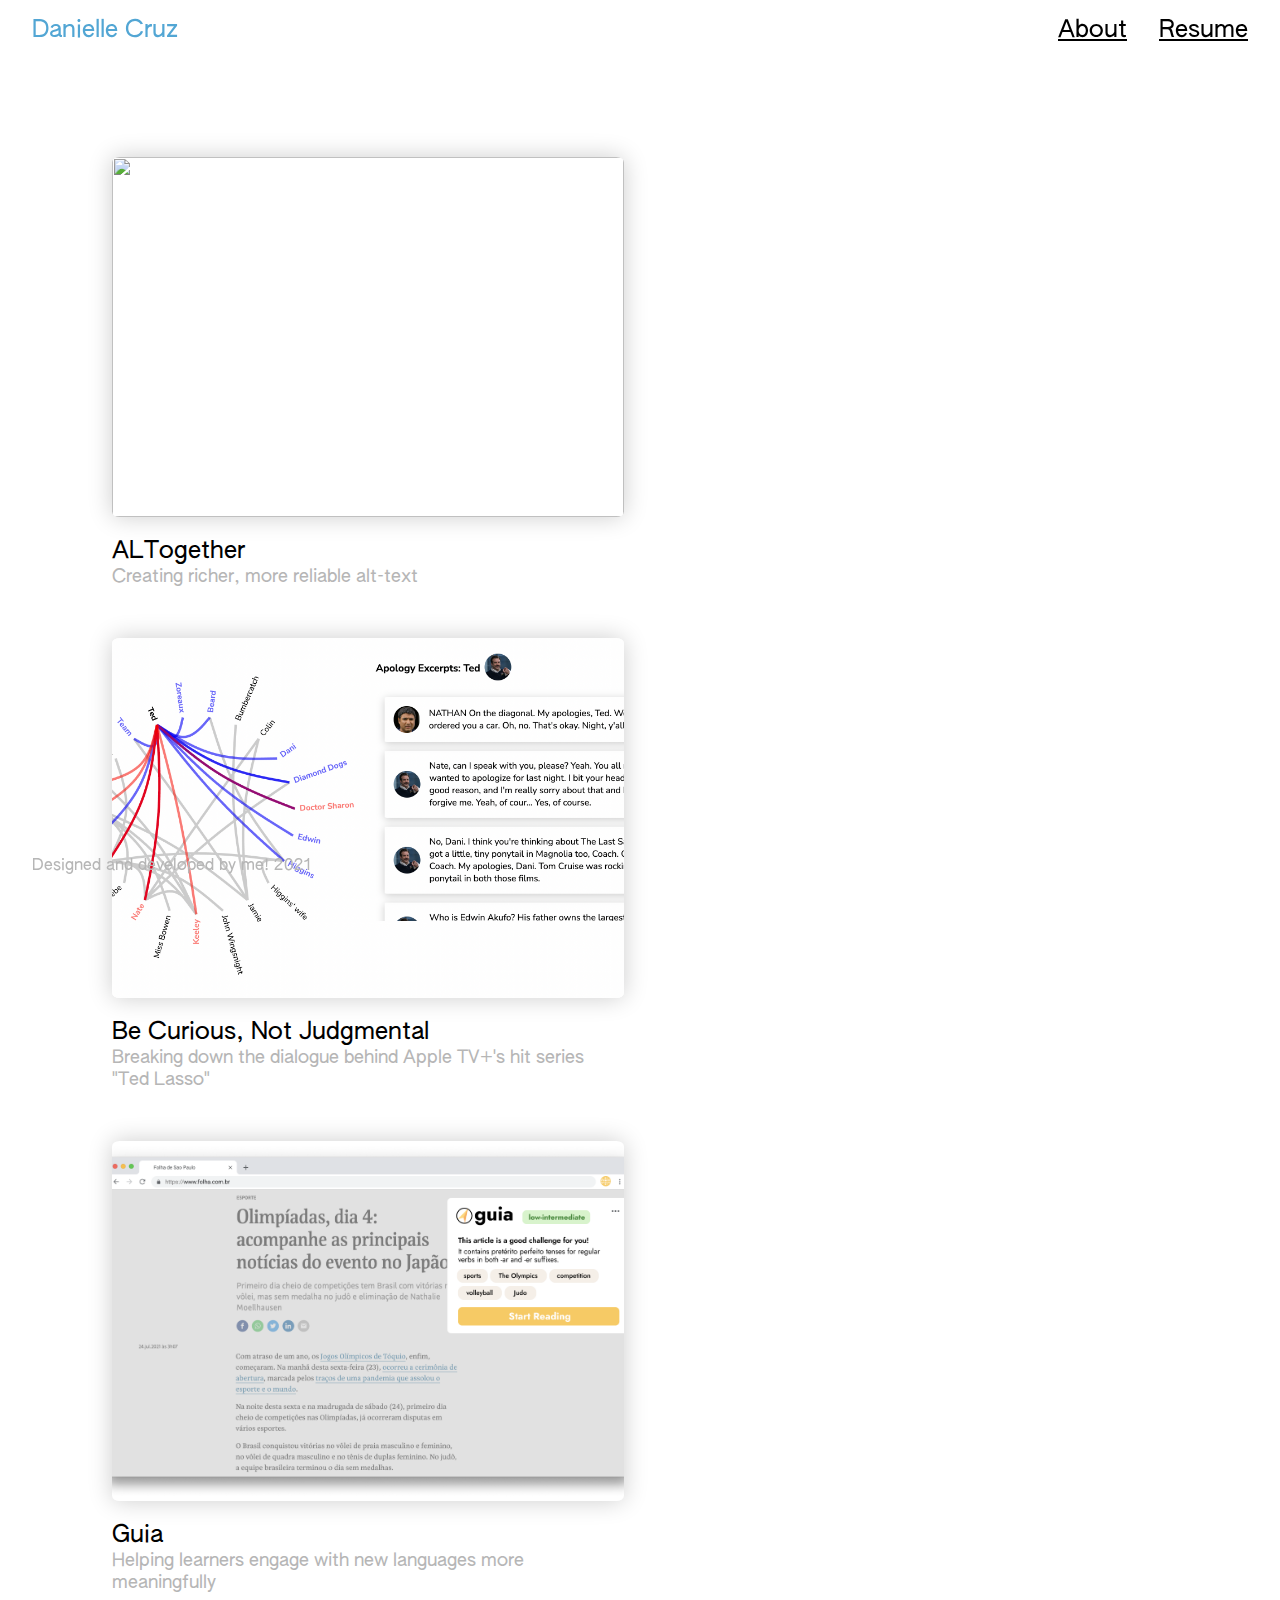
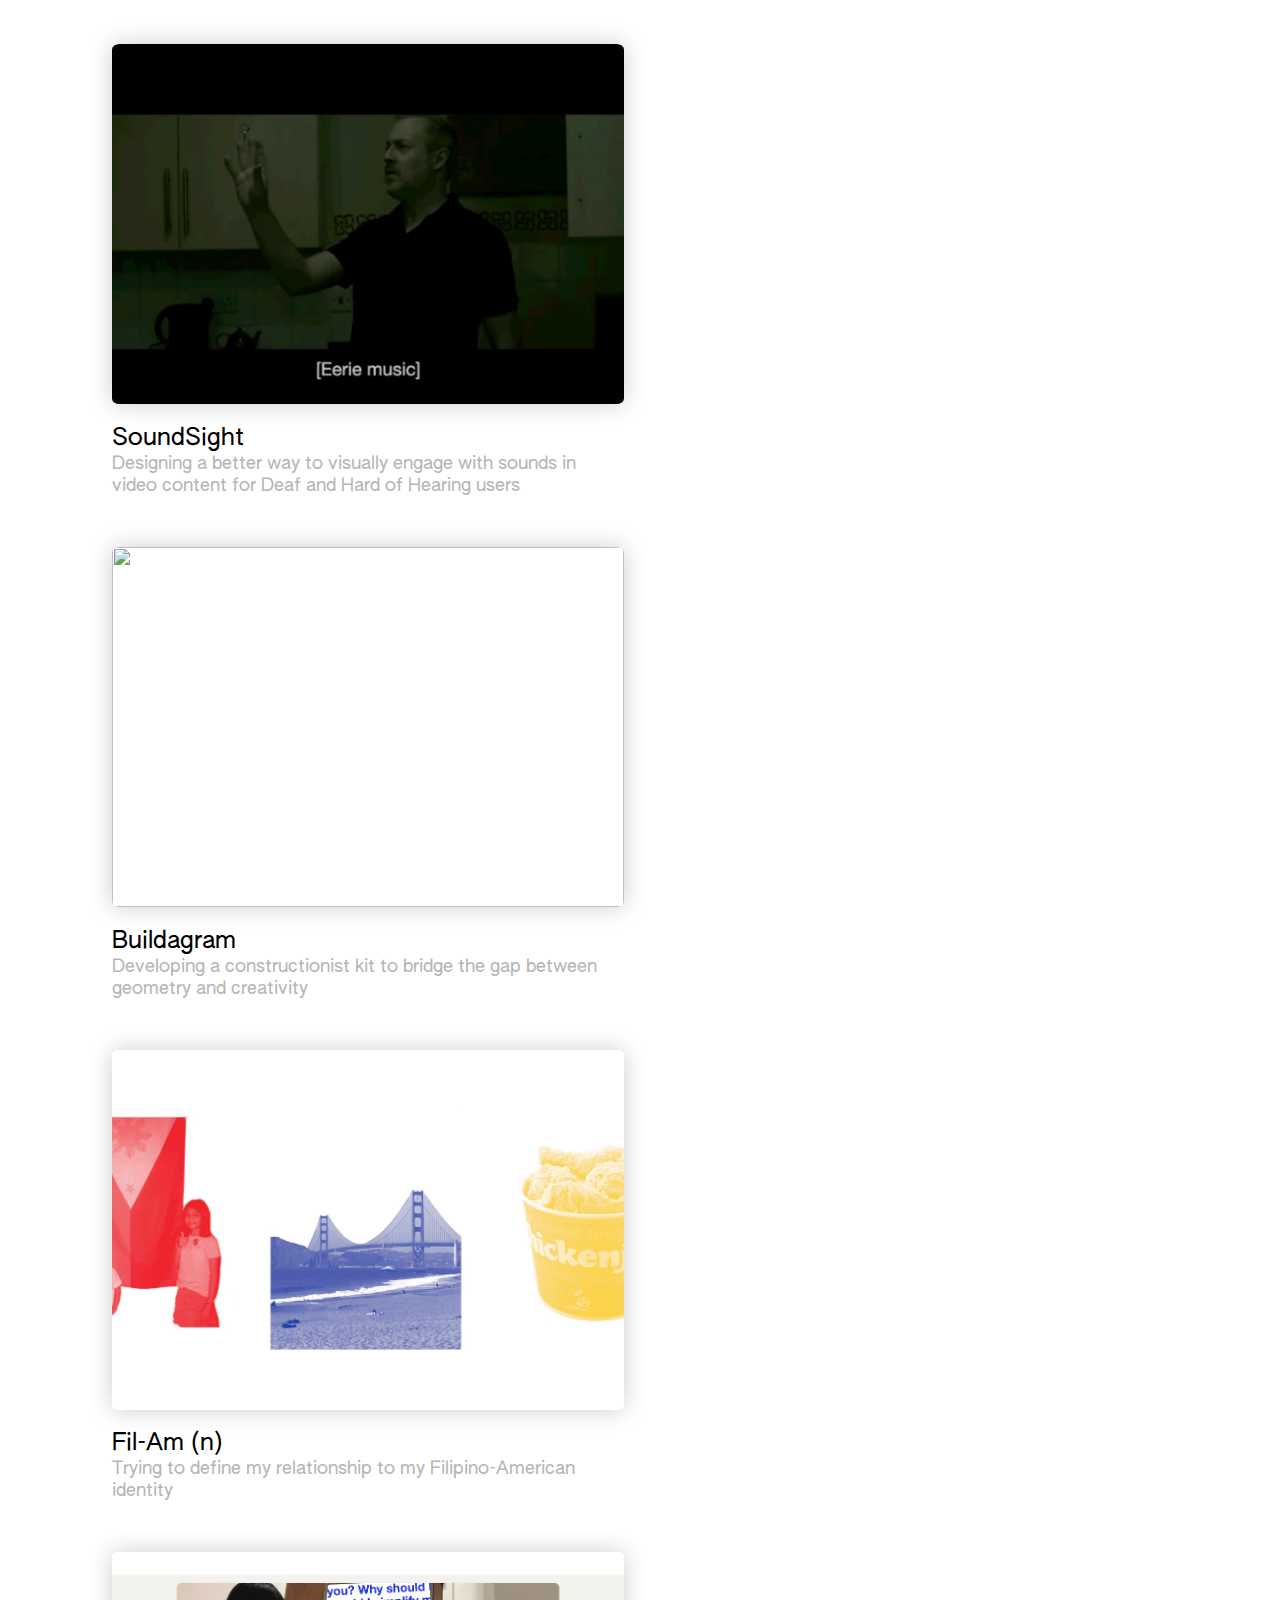
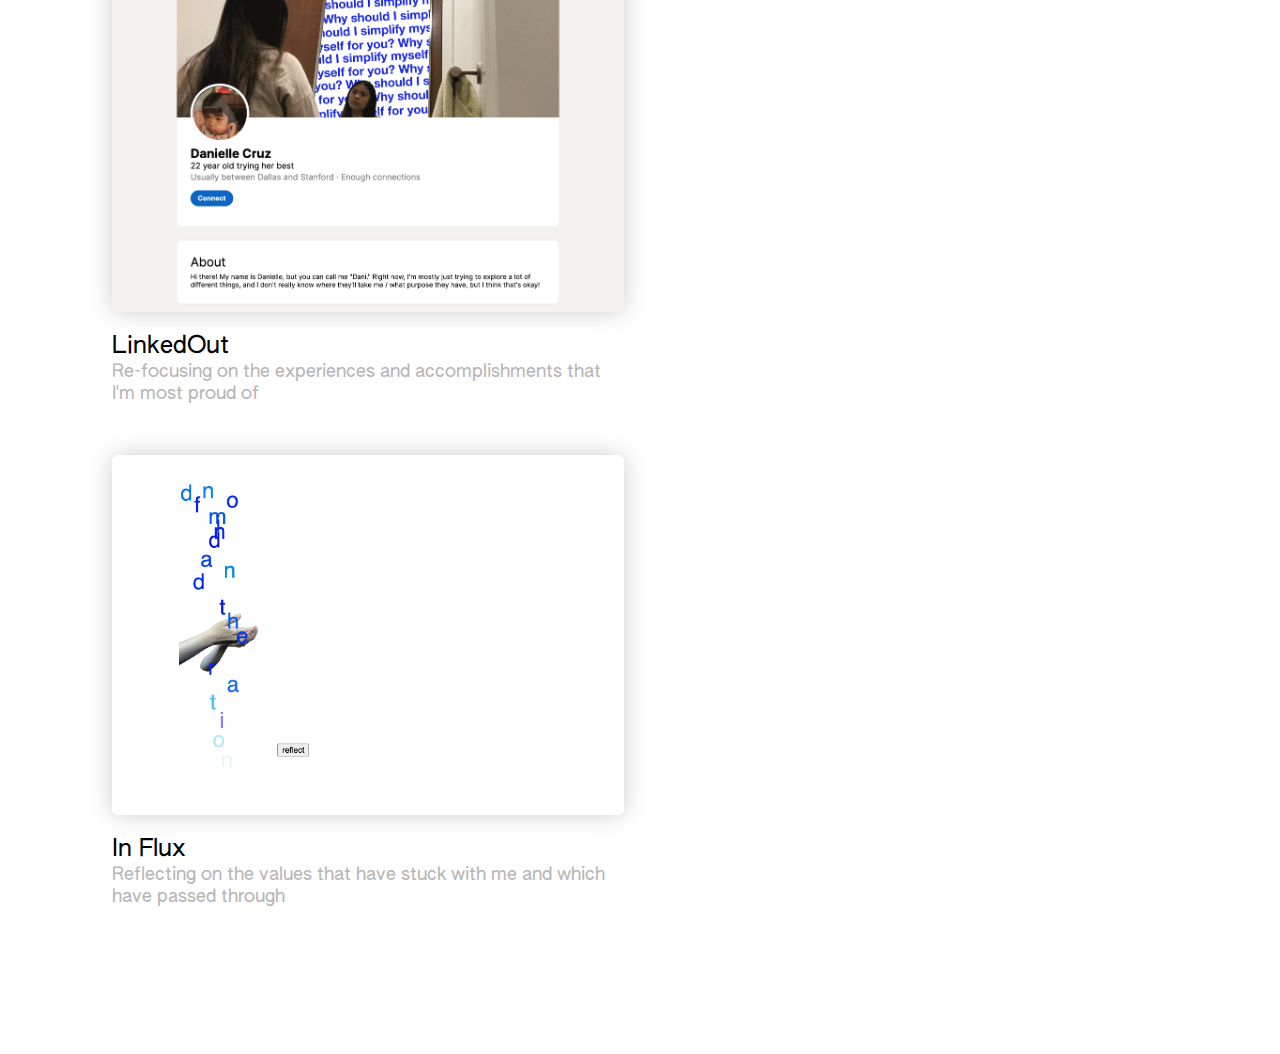
==== index.html @ c1bdf951 "Added changing colors to all thumbnails" ====
<!DOCTYPE html>
<html lang="en">
<head>
  <meta charset="UTF-8">
  <link rel="icon" href="assets/images/icon.png">
  
  <title>Danielle Cruz</title>
  <link rel="stylesheet" href="styles.css">
  <script src="index.js" defer></script>
  <!-- These two lines provide automatic page and style reloading when files change -->
  <!-- <script src="/socket.io/socket.io.js"></script>
    <script src="/lib/client/updater.js" defer></script> -->
  </head>
  <body>
    
    <!-- Navigation Menu -->
    <div id="menu">
      <div id="title"><h1>Danielle Cruz</h1></div>
      <div><a class="nav-link" href="about.html">About</a></div>
      <div><a class="nav-link" href="assets/files/DanielleCruz-Resume.pdf" target="_blank">Resume</a></div>
    </div>
    
    <!-- Credit -->
    <div id="credit">
      <p>Designed and developed by me! 2021</p>
    </div>
    
    <!-- Gallery -->
    <div id="gallery">
      
      <!-- <div class="thumbnail" onclick="location.href='#';">
        <img src="assets/images/thumbnails/goschoolbox.png">
        <h2>GoSchoolBox</h2>
        <h3>Visualizing student progress in academics and social-emotional learning</h3>
      </div> -->
      
      <div id="altogether" class="thumbnail" onclick="location.href='work/altogether.html';">
        <img src="assets/images/thumbnails/altogether.png">
        <h2>ALTogether</h2>
        <h3>Creating richer, more reliable alt-text</h3>
      </div>
      
      <div id="ted-lasso" class="thumbnail" onclick="location.href='work/ted-lasso.html';">
        <img src="assets/images/thumbnails/ted-lasso.png">
        <h2>Be Curious, Not Judgmental</h2>
        <h3>Breaking down the dialogue behind Apple TV+'s hit series "Ted Lasso"
        </h3>
      </div>
      
      <div id="guia" class="thumbnail" onclick="location.href='work/guia.html';">
        <img src="assets/images/thumbnails/guia.png">
        <h2>Guia</h2>
        <h3>Helping learners engage with new languages more meaningfully</h3>
      </div>
      
      <div id="soundsight" class="thumbnail" onclick="location.href='work/soundsight.html';">
        <img src="assets/images/thumbnails/soundsight.png">
        <h2>SoundSight</h2>
        <h3>Designing a better way to visually engage with sounds in video content for Deaf and Hard of Hearing users</h3>
      </div>
      
      <div id="buildagram" class="thumbnail" onclick="location.href='work/buildagram.html';">
        <img src="assets/images/thumbnails/buildagram.png">
        <h2>Buildagram</h2>
        <h3>Developing a constructionist kit to bridge the gap between geometry and creativity</h3>
      </div>
      
      <div id="fil-am" class="thumbnail" onclick="location.href='work/fil-am.html';">
        <img src="assets/images/thumbnails/fil-am.png">
        <h2>Fil-Am (n)</h2>
        <h3>Trying to define my relationship to my Filipino-American identity</h3>
      </div>
      
      <div id="linked-out" class="thumbnail" onclick="location.href='work/linked-out.html';">
        <img src="assets/images/thumbnails/linked-out.png">
        <h2>LinkedOut</h2>
        <h3>Re-focusing on the experiences and accomplishments that I'm most proud of</h3>
      </div>
      
      <div id="in-flux" class="thumbnail" onclick="location.href='work/in-flux.html';">
        <img src="assets/images/thumbnails/in-flux.png">
        <h2>In Flux</h2>
        <h3>Reflecting on the values that have stuck with me and which have passed through</h3>
      </div>
      
      <!-- <div class="thumbnail" onclick="location.href='#';">
        <img src="assets/images/thumbnails/tagged.png">
        <h2>Tagged</h2>
        <h3>Contextualizing my life through photos I've been tagged in on social media</h3>
      </div> -->
      
      
    </div>
    
    
  </body>
  </html>
---- styles.css ----
@font-face {
    font-family: "AUTHENTICSans-60";
    src: url("assets/fonts/AUTHENTICSans-60.otf");
}
@font-face {
    font-family: "AUTHENTICSans-90";
    src: url("assets/fonts/AUTHENTICSans-90.otf");
}
@font-face {
    font-family: "AUTHENTICSans-130";
    src: url("assets/fonts/AUTHENTICSans-130.otf");
}

* {
    font-family: "AUTHENTICSans-90";
    font-weight: normal;
}

body {
    margin: 1rem;
}

h1 {
    font-family: "AUTHENTICSans-90";
    font-size: x-large;
}

h2 {
    font-family: "AUTHENTICSans-90";
    font-size: x-large;
}

h3 {
    font-size: x-large;
    font-weight: normal;
}

h4 {
    font-size: large;
}

a {
    color: black;
}

a:hover {
    text-decoration: none;
}

img {
    box-shadow: 0rem 0rem 1.5rem rgba(0, 0, 0, 0.2);
}

ol, ul{
    margin: 0rem 1rem;
}

li {
    margin: 1rem;
}

/* Menu */
#menu {
    display: flex;
    flex-direction: row;
    position: sticky;
    top: 1rem;
}

#menu > div {
    margin: 0rem 1rem;
}

#name {
    flex-grow: 1;
}

#menu h1 {
    margin: 0rem;
}

#title {
    flex-grow: 1;
    color: #52A6D4;
}

#subtitle {
    /* position: absolute;
    top: 3rem;
    left: 50%;
    transform: translate(-50%, 0%);*/
    text-align: center;
    font-size: large;
    margin: 2rem 22rem;
    margin-top: 0rem;

}

#subtitle h2, p {
    margin: 0.5rem 0rem;
}


.nav-link {
    margin: 1rem 0rem;
    font-family: "AUTHENTICSans-90";
    font-size: x-large;
    font-weight: normal;
    color: black;
}

/* Credit */
#credit {
    position: fixed;
    left: 2rem;
    bottom: 1rem;
    font-family: "AUTHENTICSans-60";
    font-weight: lighter;
    color: #B6B6B6;
} 

/* Gallery */
#gallery {
    display: flex;
    flex-direction: row;
    flex-wrap: wrap;
    justify-content: space-between;
    padding: 6rem 4rem;
}

.thumbnail {
    width: 40vw;
    margin: 1rem 2rem;
    cursor: pointer;
}

.thumbnail > img {
    display: block;
    height: 40vh;
    width: 100%;
    object-fit: cover;
    border-radius: 1.5%;
}

.thumbnail h2 {
    margin-bottom: 0rem;
    font-size: x-large;
    color: black;
    text-decoration: none;
}
.thumbnail h3 {
    margin-top: 0rem;
    font-size: large;
    color: #B6B6B6;
    text-decoration: none;
}

/* About */
#about {
    display: flex;
    flex-direction: row;
    flex-wrap: wrap;
    justify-content: space-between;
    padding: 6rem 4rem;
}

#about > div {
    width: 45vw;
    flex-shrink: 0;
    margin: 0rem 1rem;
    
}

#about img {
    width: 40vw;
    min-width: 400px;
    object-fit: contain;
    border-radius: 1.5%;
}

#about p {
    margin-top: 0rem;
    margin-bottom: 2rem;
    font-size: x-large;
}

/* Content */

#content {
    display: flex;
    flex-direction: column;
    align-items: center;
    padding: 8rem 4rem;
    padding-top: 0rem;

}
.banner {
    width: 50vw;
    aspect-ratio: 16 / 9;
    display: block;
    object-fit: cover;
    border-radius: 1.5%;
    box-shadow: 0rem 0rem 1.5rem rgba(0, 0, 0, 0.2);
    
}

.feature > div:not(:first-child) {
    margin-top: 4rem;
}

.feature img {
    width: 60vw;
    display: block;
    object-fit: cover;
    border-radius: 1.5%;
    box-shadow: 0rem 0rem 1.5rem rgba(0, 0, 0, 0.2);
}

.feature p {
    margin: 1rem;
    font-size: large;
    color: #B6B6B6;
    text-align: center;
}

.feature a {
    color: #B6B6B6;
}

.one-column {
    margin: 2rem 20rem;
}

.one-column iframe {
    margin: 2rem 0rem;
}

.one-column img {
    margin: 4rem;
    object-fit: contain;
}

.one-column p {
    margin: 1rem 0rem;
}

.one-column-before-two {
    margin-bottom: 0rem;;
}

.two-column {
    margin: 1rem 6rem;
}

.two-column-instance {
    display: flex;
    flex-direction: row;
}

.two-column-instance > div {
    width: 50%;
    margin: 1rem;
    display: flex;
    flex-direction: column;
    justify-content: center;
    
}

.two-column-instance > div > img {
    width: 100%;
    height: 100%;
    object-fit: contain;
    border-radius: 1.5%;
}

.wider-column {
    flex: 2;
}

.narrower-column {
    flex: 1;
}

.block-quote {
    margin: 3rem;
    padding-left: 1rem;
}

.block-quote p {
    font-family: "AUTHENTICSans-60";
    font-weight: 200;
    font-size: x-large;
}

.block-quote-credit {
    text-align: right;
}

.main-idea {
    font-family: "AUTHENTICSans-130";
}

.external-link {
    margin: 0rem;
}

.external-link h3 {
    margin: 0rem;
    text-align: center;
}

#title.altogether, .external-link.altogether a, .block-quote.altogether  {
    color: #FF0404;
}

.block-quote.altogether {
    border-left: 5px solid #FF0404;
}
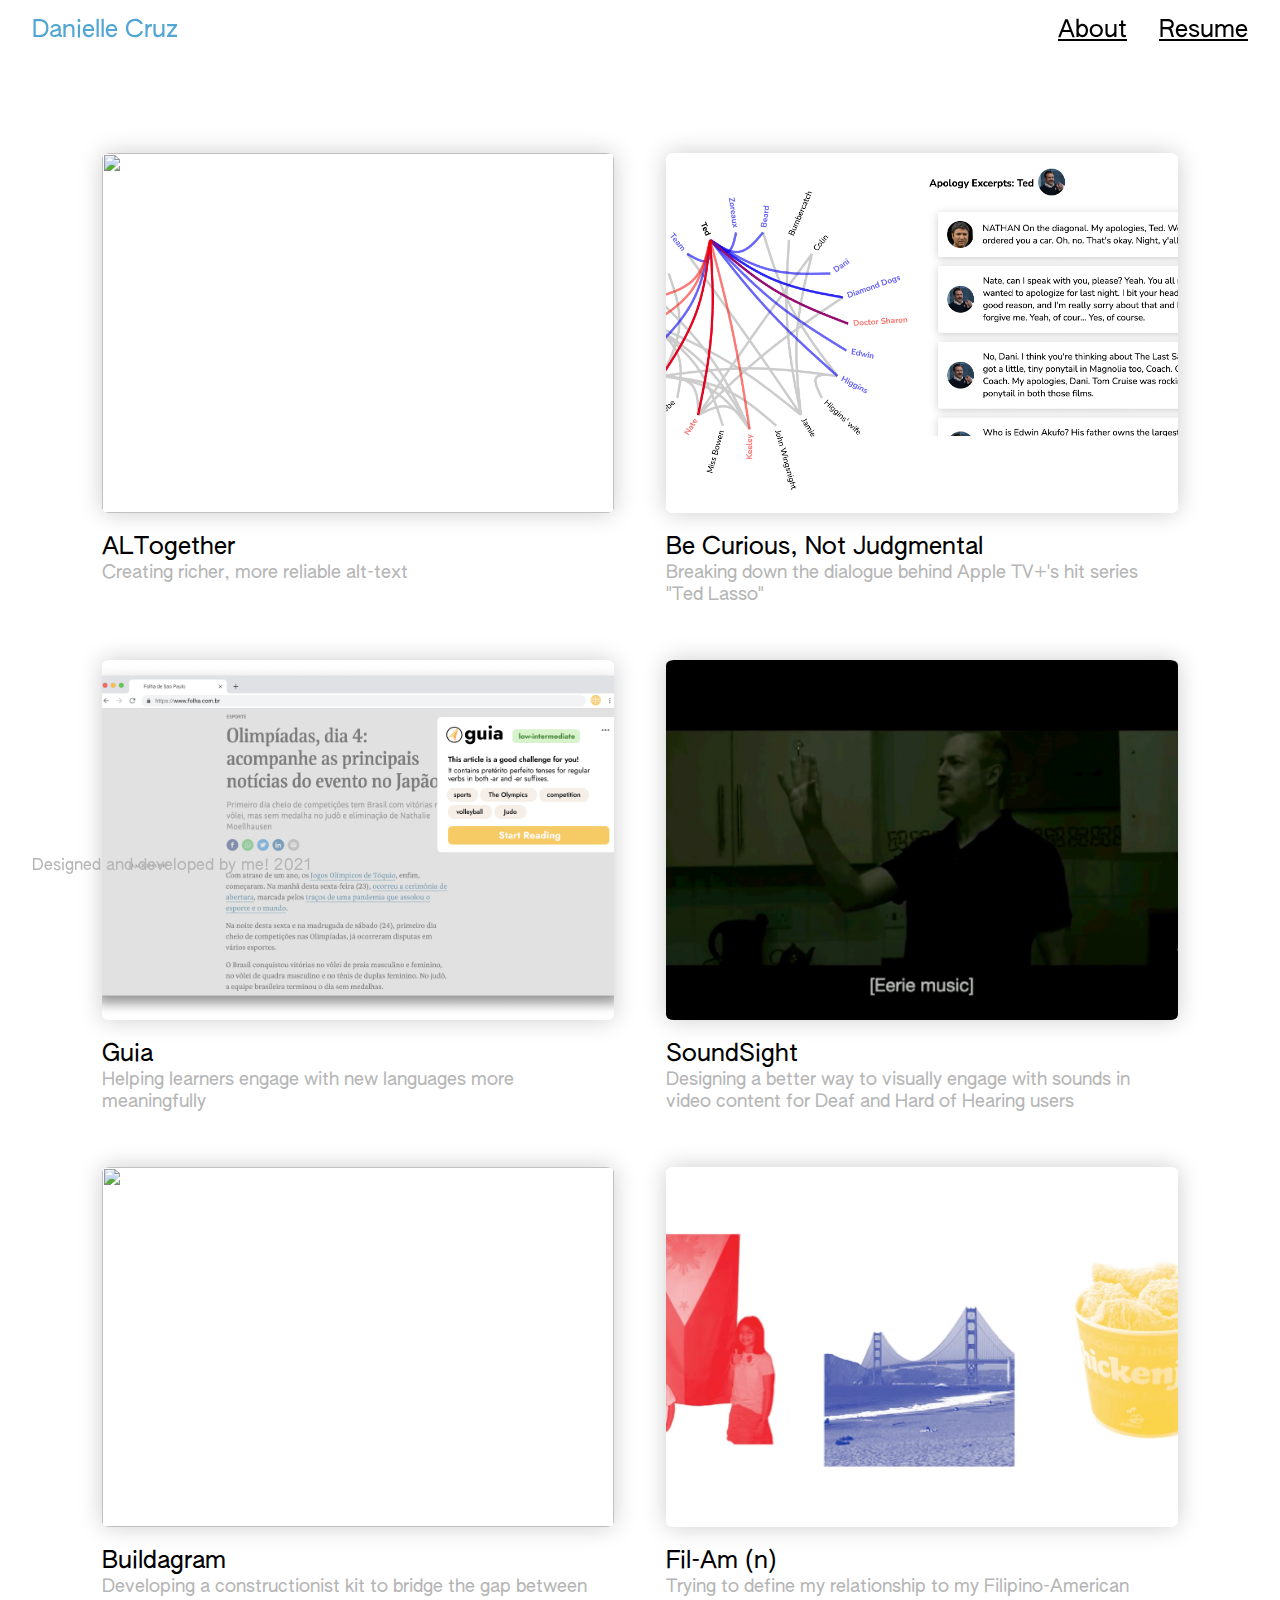
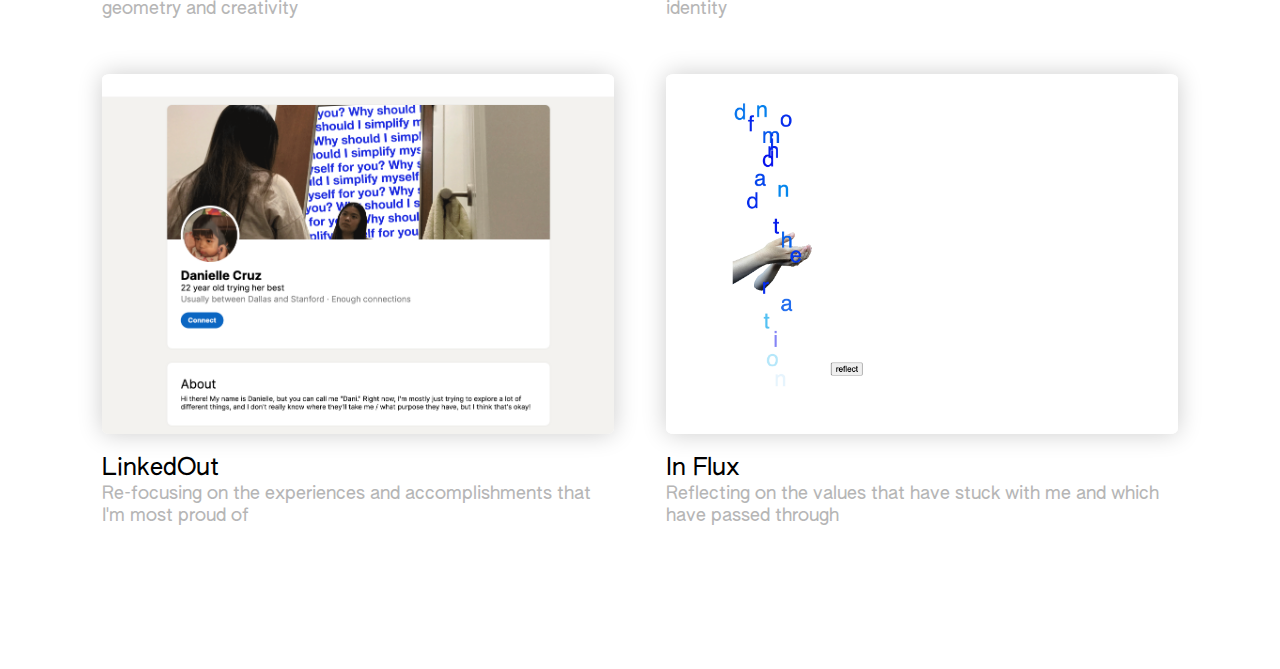
==== commit e67acb72: "Added meta tags for URL previews" ====
--- a/index.html
+++ b/index.html
@@ -1,11 +1,32 @@
 <!DOCTYPE html>
 <html lang="en">
 <head>
+  <!-- HTML Meta Tags -->
+  <title>Danielle Cruz</title>
   <meta charset="UTF-8">
+  <meta name="description" content="Danielle is a designer and developer building technologies that make experiences more equitable and more accessible.">
+
+  <!-- Facebook Meta Tags -->
+  <meta property="og:url" content="https://danielle-cruz.github.io/">
+  
+  <meta property="og:type" content="website">
+  <meta property="og:title" content="Danielle Cruz">
+  <meta property="og:description" content="Danielle is a designer and developer building technologies that make experiences more equitable and more accessible.">
+  <meta property="og:image" content="https://danielle-cruz.github.io/assets/images/preview.png">
+
+  <!-- Twitter Meta Tags -->
+  <meta name="twitter:card" content="summary_large_image">
+  <meta property="twitter:domain" content="danielle-cruz.github.io">
+  <meta property="twitter:url" content="https://danielle-cruz.github.io/">
+  <meta name="twitter:title" content="Danielle Cruz">
+  <meta name="twitter:description" content="Danielle is a designer and developer building technologies that make experiences more equitable and more accessible.">
+  <meta property="twitter:image" content="https://danielle-cruz.github.io/assets/images/preview.png">
+
+  <!-- CSS and JS files-->
   <link rel="icon" href="assets/images/icon.png">
-  
-  <title>Danielle Cruz</title>
   <link rel="stylesheet" href="styles.css">
+  <link rel="stylesheet" href="styles-mobile.css">
+  <meta name="viewport" content="width=device-width, initial-scale=1, minimum-scale=1" />
   <script src="index.js" defer></script>
   <!-- These two lines provide automatic page and style reloading when files change -->
   <!-- <script src="/socket.io/socket.io.js"></script>
@@ -15,7 +36,7 @@
     
     <!-- Navigation Menu -->
     <div id="menu">
-      <div id="title"><h1>Danielle Cruz</h1></div>
+      <div id="selected"><h1>Danielle Cruz</h1></div>
       <div><a class="nav-link" href="about.html">About</a></div>
       <div><a class="nav-link" href="assets/files/DanielleCruz-Resume.pdf" target="_blank">Resume</a></div>
     </div>
--- a/styles.css
+++ b/styles.css
@@ -80,9 +80,22 @@
     margin: 0rem;
 }
 
-#title {
+#selected, #header {
     flex-grow: 1;
     color: #52A6D4;
+}
+
+.nav-link {
+    margin: 1rem 0rem;
+    font-family: "AUTHENTICSans-90";
+    font-size: x-large;
+    font-weight: normal;
+    color: black;
+}
+
+/* Title */
+#title {
+    display: none;
 }
 
 #subtitle {
@@ -94,20 +107,11 @@
     font-size: large;
     margin: 2rem 22rem;
     margin-top: 0rem;
-
+    
 }
 
 #subtitle h2, p {
     margin: 0.5rem 0rem;
-}
-
-
-.nav-link {
-    margin: 1rem 0rem;
-    font-family: "AUTHENTICSans-90";
-    font-size: x-large;
-    font-weight: normal;
-    color: black;
 }
 
 /* Credit */
@@ -125,13 +129,15 @@
     display: flex;
     flex-direction: row;
     flex-wrap: wrap;
-    justify-content: space-between;
-    padding: 6rem 4rem;
+    justify-content: center;
+    padding: 10vh 5vh;
+    
 }
 
 .thumbnail {
     width: 40vw;
-    margin: 1rem 2rem;
+    min-width: 500px;
+    margin: 2vh 2vw;
     cursor: pointer;
 }
 
@@ -162,7 +168,7 @@
     flex-direction: row;
     flex-wrap: wrap;
     justify-content: space-between;
-    padding: 6rem 4rem;
+    padding: 10vh 5vh;
 }
 
 #about > div {
@@ -174,8 +180,7 @@
 
 #about img {
     width: 40vw;
-    min-width: 400px;
-    object-fit: contain;
+    object-fit: cover;
     border-radius: 1.5%;
 }
 
@@ -193,8 +198,8 @@
     align-items: center;
     padding: 8rem 4rem;
     padding-top: 0rem;
-
-}
+}
+
 .banner {
     width: 50vw;
     aspect-ratio: 16 / 9;
@@ -211,6 +216,7 @@
 
 .feature img {
     width: 60vw;
+    margin: 0 auto;
     display: block;
     object-fit: cover;
     border-radius: 1.5%;
@@ -306,14 +312,65 @@
 }
 
 .external-link h3 {
-    margin: 0rem;
+    margin: 0.5rem;
     text-align: center;
 }
 
-#title.altogether, .external-link.altogether a, .block-quote.altogether  {
+/* Accent colors */
+#header.altogether, .external-link.altogether a, .block-quote.altogether  {
     color: #FF0404;
 }
 
 .block-quote.altogether {
     border-left: 5px solid #FF0404;
 }
+
+#header.ted-lasso, .external-link.ted-lasso a, .block-quote.ted-lasso,
+#header.linked-out, .external-link.linked-out a, .block-quote.linked-out {
+    color: #0041FF;
+}
+
+.block-quote.ted-lasso,
+.block-quote.linked-out {
+    border-left: 5px solid #0041FF;
+}
+
+#header.guia, .external-link.guia a, .block-quote.guia {
+    color: #EF9D23;
+}
+
+.block-quote.guia {
+    border-left: 5px solid #EF9D23;
+}
+
+#header.soundsight, .external-link.soundsight a, .block-quote.soundsight  {
+    color: #45863A;
+}
+
+.block-quote.soundsight {
+    border-left: 5px solid #45863A;
+}
+
+#header.buildagram, .external-link.buildagram a, .block-quote.buildagram  {
+    color: #500484;
+}
+
+.block-quote.buildagram {
+    border-left: 5px solid #500484;
+}
+
+#header.fil-am, .external-link.fil-am a, .block-quote.fil-am  {
+    color: #FF0D86;
+}
+
+.block-quote.fil-am {
+    border-left: 5px solid #FF0D86;
+}
+
+#header.in-flux, .external-link.in-flux a, .block-quote.in-flux   {
+    color: #52A6D4;
+}
+
+.block-quote.in-flux {
+    border-left: 5px solid #52A6D4;
+}
--- a/styles-mobile.css
+++ b/styles-mobile.css
@@ -0,0 +1,256 @@
+/* Small */
+@media only screen and (max-width: 600px) {
+
+    h3 {
+        font-size: large;
+    }
+
+    h4 {
+        font-size: medium;
+    }
+    
+    p {
+        font-size: small;
+    }
+
+    #selected > h1 {
+        font-size: large;
+    }
+    
+    .nav-link {
+        margin: 1rem 0rem;
+        font-family: "AUTHENTICSans-90";
+        font-size: large;
+        font-weight: normal;
+        color: black;
+    }
+
+    .block-quote p {
+        font-size: medium;
+    }
+
+    #about p {
+        font-size: small;
+    }
+}
+
+/* Medium */
+@media only screen and (min-width: 600px) and (max-width: 1000px) {
+
+    h3 {
+        font-size: x-large;
+    }
+
+    h4 {
+        font-size: large;
+    }
+    
+    p {
+        font-size: medium;
+    }
+
+    #selected > h1 {
+        font-size: x-large;
+    }
+    
+    .nav-link {
+        margin: 1rem 0rem;
+        font-family: "AUTHENTICSans-90";
+        font-size: x-large;
+        font-weight: normal;
+        color: black;
+    }
+
+    .block-quote p {
+        font-size: large;
+    }
+
+    #about p {
+        font-size: medium;
+    }
+}
+
+/* Both */
+@media only screen and (max-width: 1000px) {
+    body {
+        margin: 0rem;
+    }
+    
+    h1 {
+        font-size: x-large;
+    }
+    
+    h2 {
+        font-size: x-large;
+    }
+    
+    /* Menu */
+    #menu {
+        display: flex;
+        flex-direction: row;
+        position: sticky;
+        top: 0;
+        padding-top: 1rem;
+        background-color: white;
+    }
+    
+    #menu > div {
+        margin: 0rem 0.5rem;
+    }
+    
+    #header {
+        display: none;
+    }
+    
+    /* Title */
+    #title {
+        display: contents;
+    }
+    
+    #subtitle {
+        text-align: center;
+        font-size: large;
+        margin: 2rem 2rem;
+        margin-top: 0rem;
+        
+    }
+    
+    /* Gallery */
+    #gallery {
+        display: flex;
+        flex-direction: row;
+        flex-wrap: wrap;
+        justify-content: space-between;
+        padding: 3rem 1em;
+    }
+    
+    .thumbnail {
+        width: 80vw;
+        min-width: 300px;
+        margin: 2vh 2vw;
+    }
+    
+    .thumbnail > img {
+        height: 30vh;
+    }
+    
+    .thumbnail h2 {
+        font-size: large;
+    }
+    
+    .thumbnail h3 {
+        font-size: medium;
+    }
+    
+    /* About */
+    #about {
+        display: flex;
+        flex-direction: column;
+        flex-wrap: wrap;
+        justify-content: space-between;
+        padding: 3rem 1em;
+    }
+    
+    #about > div {
+        width: auto;
+        margin: 2rem;
+    }
+    
+    #about img {
+        width: 60vw;
+        margin: 0rem auto;
+    }
+    
+    /* Content */
+    #content {
+        margin: 1rem;
+        padding: 4rem 2rem;
+        padding-top: 0rem;
+        
+    }
+    
+    .banner {
+        width: 80vw;
+        aspect-ratio: 16 / 9;
+        display: block;
+        
+    }
+
+    .feature img {
+        width: 80vw;
+    }
+
+    .feature p {
+        font-size: medium;
+    }
+    
+    .one-column {
+        margin: 2rem 1rem;
+    }
+
+    .one-column-before-two {
+        margin-bottom: 0rem;;
+    }
+    
+    .two-column {
+        margin: 2rem 1rem;
+    }
+    
+    .two-column-instance {
+        flex-direction: column;
+    }
+    
+    .two-column-instance > div {
+        width: 100%;
+        margin: 1rem 0rem;
+        display: flex;
+        flex-direction: column;
+        justify-content: center;
+        
+    }
+    
+    .block-quote {
+        margin: 2rem;
+        padding-left: 1rem;
+    }
+    
+    ol, ul{
+        margin: 0rem;
+    }
+    
+    li {
+        margin: 1rem 0rem;
+        font-size: small;
+    }
+    
+    /* Accent colors */
+    #title.altogether {
+        color: #FF0404;
+    }
+    
+    #title.ted-lasso,
+    #title.linked-out {
+        color: #0041FF;
+    }
+    
+   #title.guia {
+        color: #EF9D23;
+    }
+    
+    #title.soundsight  {
+        color: #45863A;
+    }
+    
+    #title.buildagram  {
+        color: #500484;
+    }
+
+    #title.fil-am  {
+        color: #FF0D86;
+    }
+    
+    #title.in-flux {
+        color: #52A6D4;
+    }
+    
+}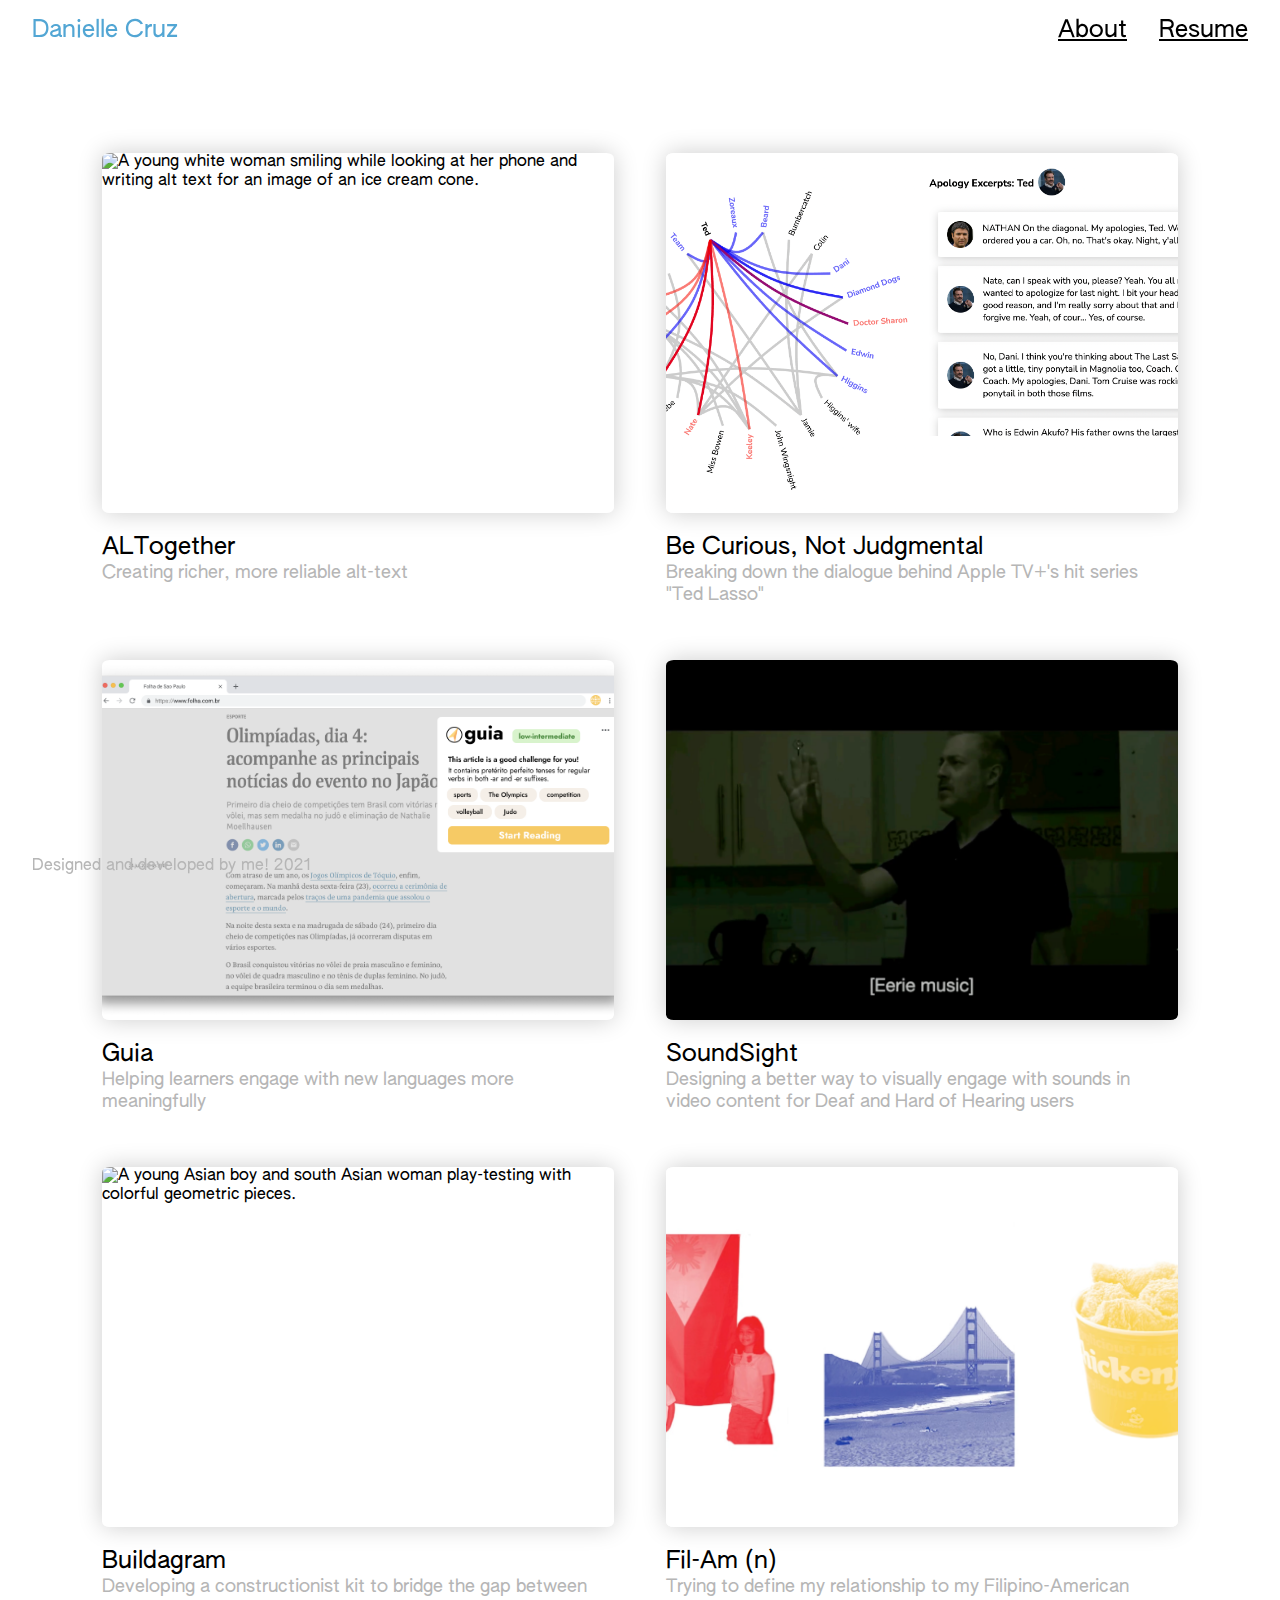
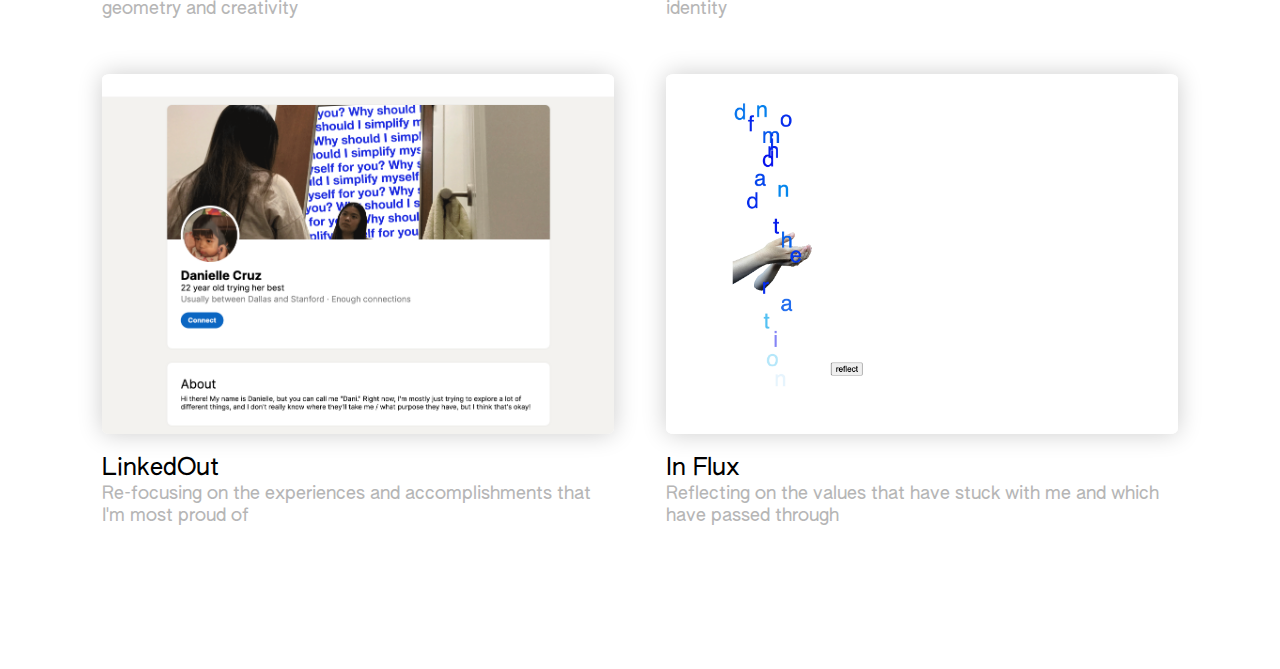
==== commit f092f169: "Added alt text to all images, fixed lists for mobile" ====
--- a/index.html
+++ b/index.html
@@ -56,50 +56,50 @@
       </div> -->
       
       <div id="altogether" class="thumbnail" onclick="location.href='work/altogether.html';">
-        <img src="assets/images/thumbnails/altogether.png">
+        <img src="assets/images/thumbnails/altogether.png" alt="A young white woman smiling while looking at her phone and writing alt text for an image of an ice cream cone.">
         <h2>ALTogether</h2>
         <h3>Creating richer, more reliable alt-text</h3>
       </div>
       
       <div id="ted-lasso" class="thumbnail" onclick="location.href='work/ted-lasso.html';">
-        <img src="assets/images/thumbnails/ted-lasso.png">
+        <img src="assets/images/thumbnails/ted-lasso.png" alt="A web of characters from Ted Lasso with red and blue lines connecting each of them.">
         <h2>Be Curious, Not Judgmental</h2>
         <h3>Breaking down the dialogue behind Apple TV+'s hit series "Ted Lasso"
         </h3>
       </div>
       
       <div id="guia" class="thumbnail" onclick="location.href='work/guia.html';">
-        <img src="assets/images/thumbnails/guia.png">
+        <img src="assets/images/thumbnails/guia.png" alt="A pop-up window indcating that a Portuguese article is at the appropriate difficulty and interest level for this student.">
         <h2>Guia</h2>
         <h3>Helping learners engage with new languages more meaningfully</h3>
       </div>
       
       <div id="soundsight" class="thumbnail" onclick="location.href='work/soundsight.html';">
-        <img src="assets/images/thumbnails/soundsight.png">
+        <img src="assets/images/thumbnails/soundsight.png" alt="A dim-lit scene from a horror movie in which an man reaches for a mysterious key. Closed captioning reads: Eerie music with jagged green lines on the left and right."">
         <h2>SoundSight</h2>
         <h3>Designing a better way to visually engage with sounds in video content for Deaf and Hard of Hearing users</h3>
       </div>
       
       <div id="buildagram" class="thumbnail" onclick="location.href='work/buildagram.html';">
-        <img src="assets/images/thumbnails/buildagram.png">
+        <img src="assets/images/thumbnails/buildagram.png" alt="A young Asian boy and south Asian woman play-testing with colorful geometric pieces.">
         <h2>Buildagram</h2>
         <h3>Developing a constructionist kit to bridge the gap between geometry and creativity</h3>
       </div>
       
       <div id="fil-am" class="thumbnail" onclick="location.href='work/fil-am.html';">
-        <img src="assets/images/thumbnails/fil-am.png">
+        <img src="assets/images/thumbnails/fil-am.png" alt="A screenshot of a red, blue, and yellow GIF displaying two girls, the Golden Gate Bridge, and a bucket of chicken.">
         <h2>Fil-Am (n)</h2>
         <h3>Trying to define my relationship to my Filipino-American identity</h3>
       </div>
       
       <div id="linked-out" class="thumbnail" onclick="location.href='work/linked-out.html';">
-        <img src="assets/images/thumbnails/linked-out.png">
+        <img src="assets/images/thumbnails/linked-out.png" alt="An interface designed to resemble LinkedIn with a cover photo of a woman staring at herself in a mirror.">
         <h2>LinkedOut</h2>
         <h3>Re-focusing on the experiences and accomplishments that I'm most proud of</h3>
       </div>
       
       <div id="in-flux" class="thumbnail" onclick="location.href='work/in-flux.html';">
-        <img src="assets/images/thumbnails/in-flux.png">
+        <img src="assets/images/thumbnails/in-flux.png" alt="Cupped hands catching falling blue letters as they descend the height of the screen.">
         <h2>In Flux</h2>
         <h3>Reflecting on the values that have stuck with me and which have passed through</h3>
       </div>
--- a/styles.css
+++ b/styles.css
@@ -214,7 +214,7 @@
     margin-top: 4rem;
 }
 
-.feature img {
+.feature img, .feature iframe {
     width: 60vw;
     margin: 0 auto;
     display: block;
@@ -284,6 +284,10 @@
     flex: 2;
 }
 
+.widest-column {
+    flex: 4;
+}
+
 .narrower-column {
     flex: 1;
 }
--- a/styles-mobile.css
+++ b/styles-mobile.css
@@ -32,6 +32,10 @@
     #about p {
         font-size: small;
     }
+
+    li {
+        font-size: small;
+    }
 }
 
 /* Medium */
@@ -66,6 +70,10 @@
     }
 
     #about p {
+        font-size: medium;
+    }
+
+    li {
         font-size: medium;
     }
 }
@@ -176,7 +184,7 @@
         
     }
 
-    .feature img {
+    .feature img, .feature iframe {
         width: 80vw;
     }
 
@@ -220,7 +228,6 @@
     
     li {
         margin: 1rem 0rem;
-        font-size: small;
     }
     
     /* Accent colors */
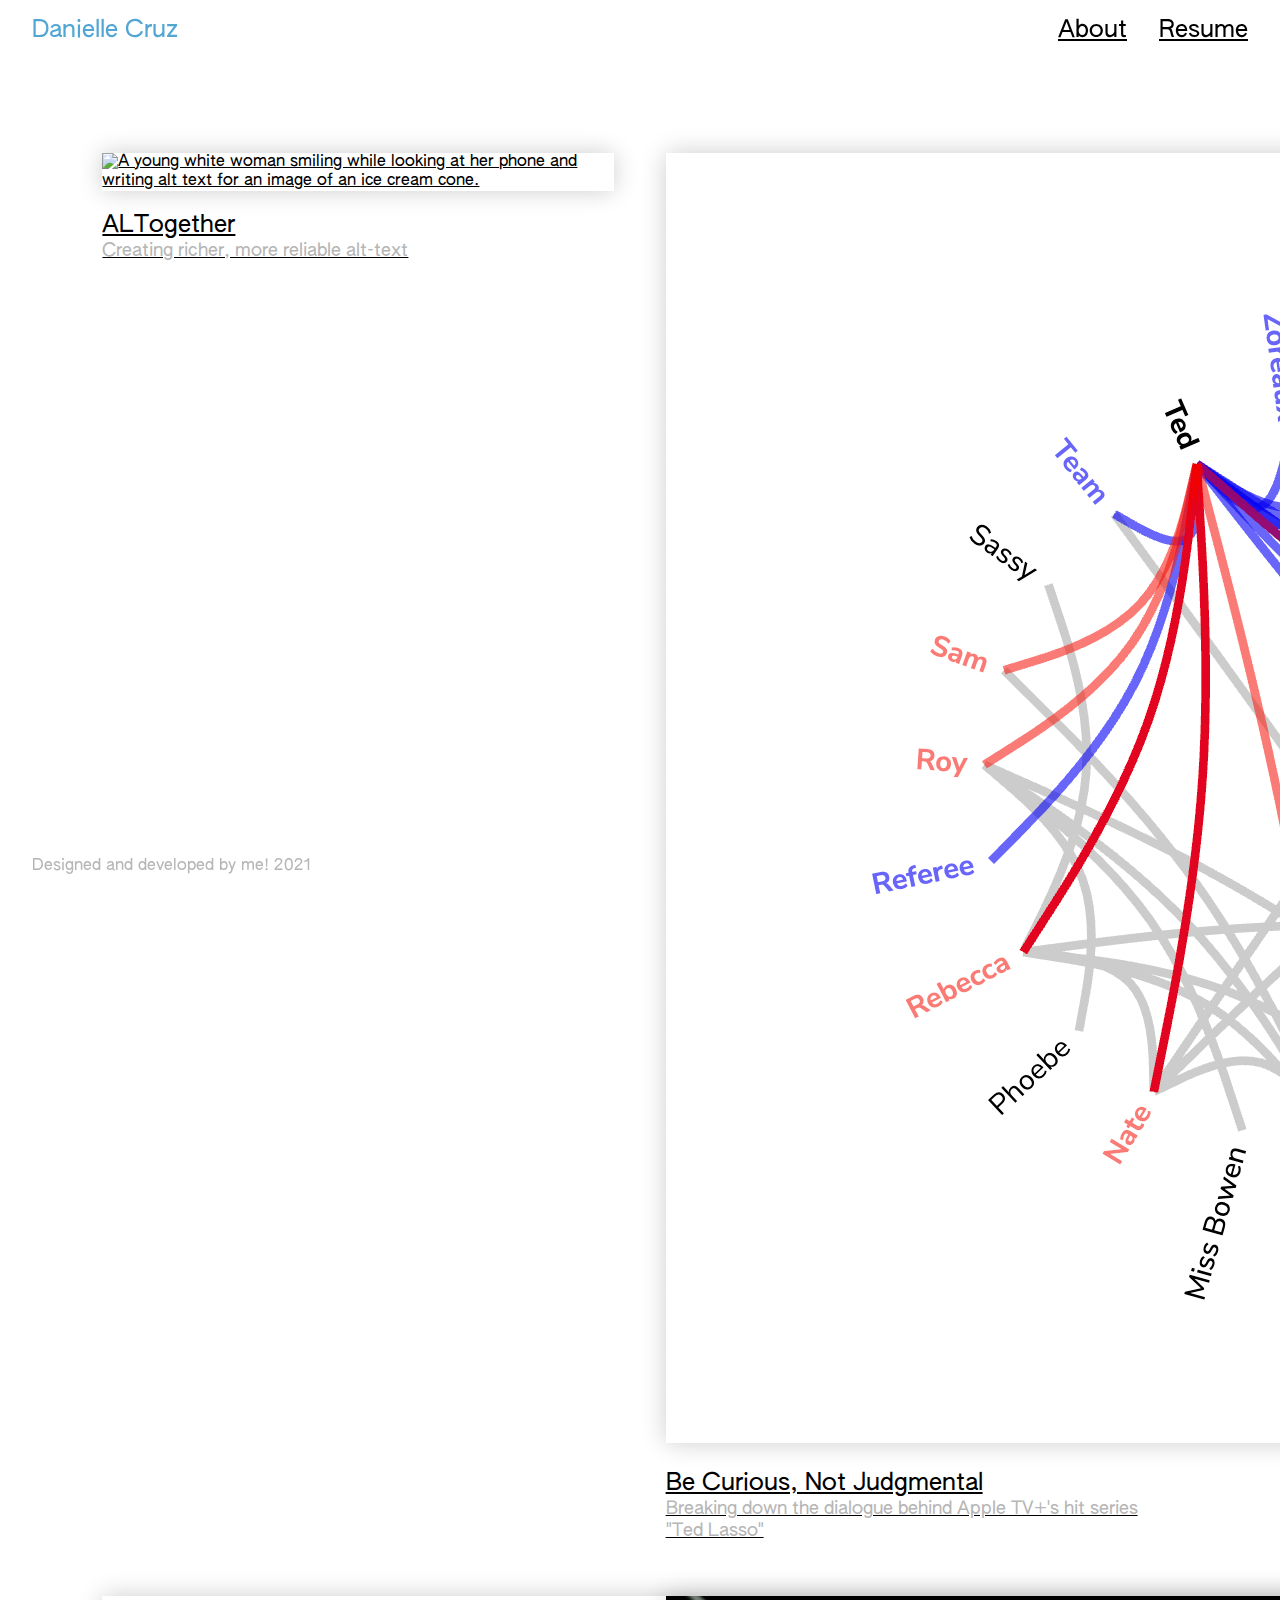
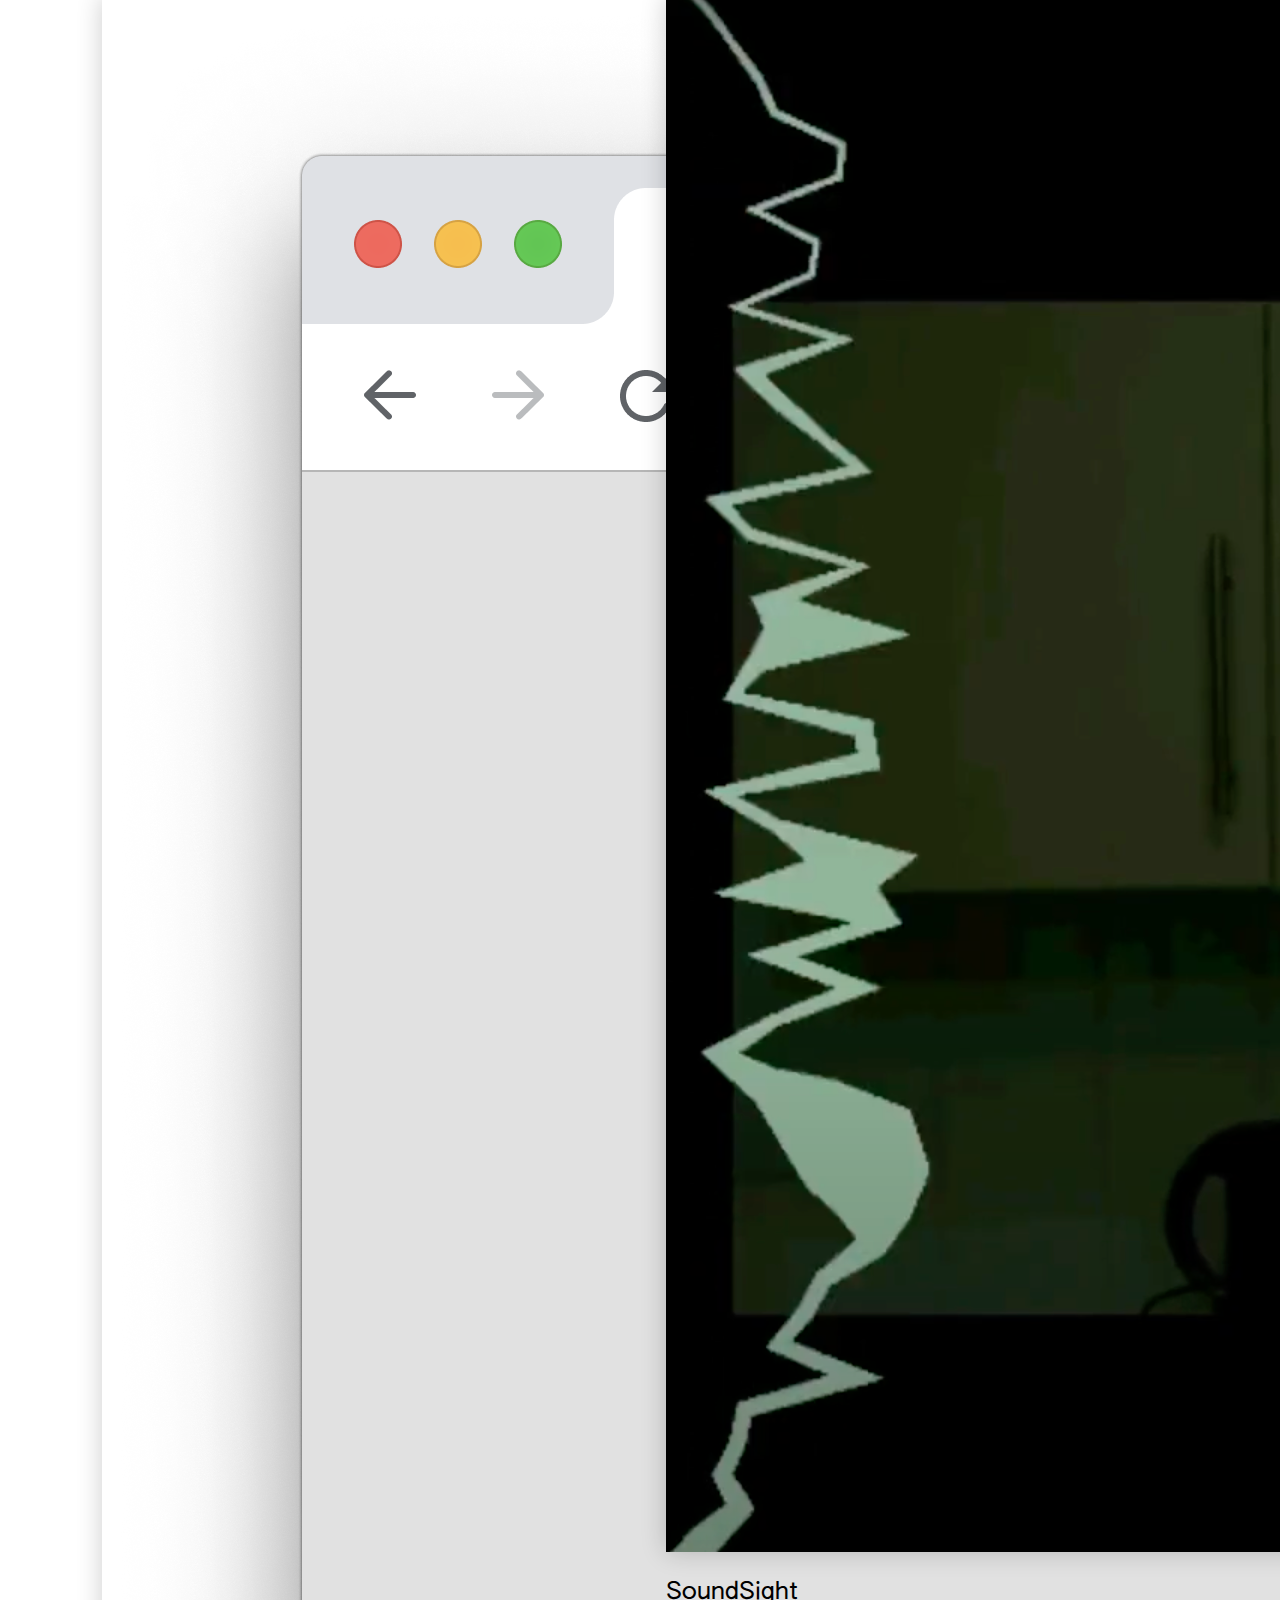
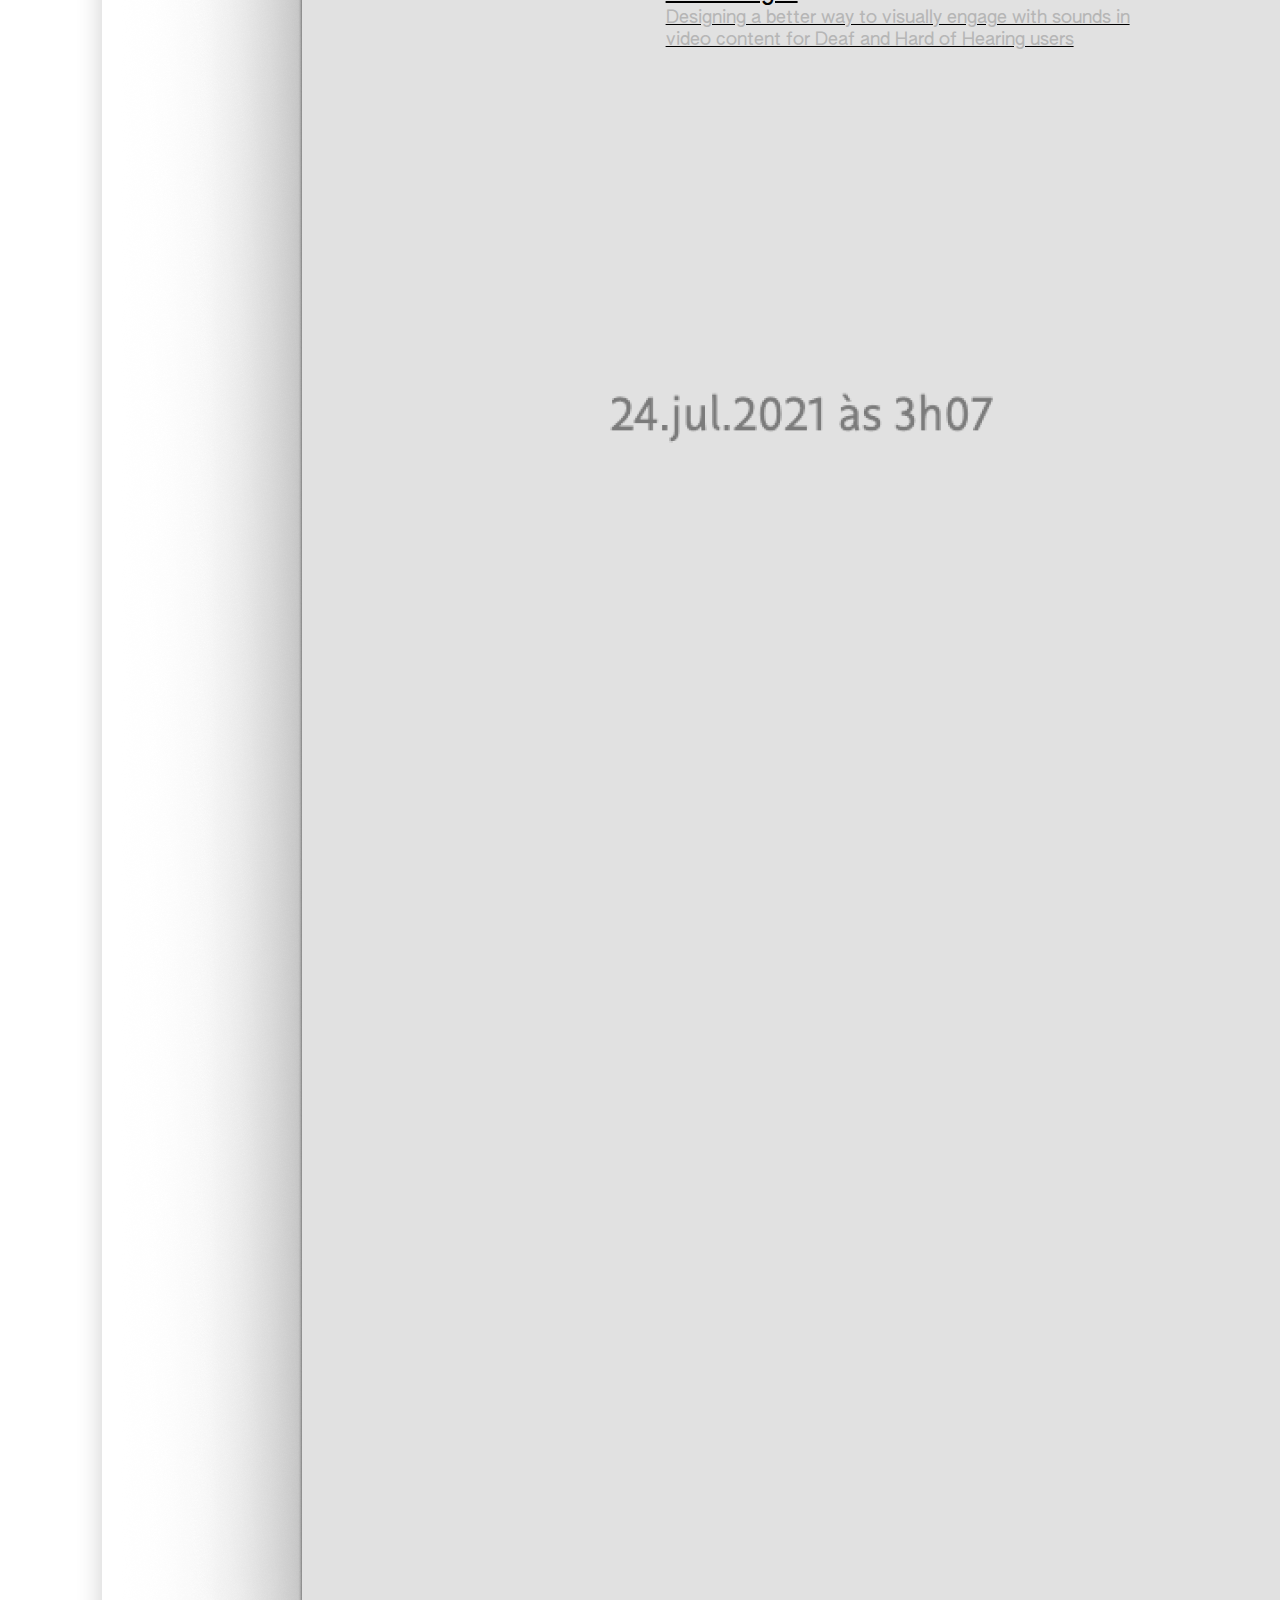
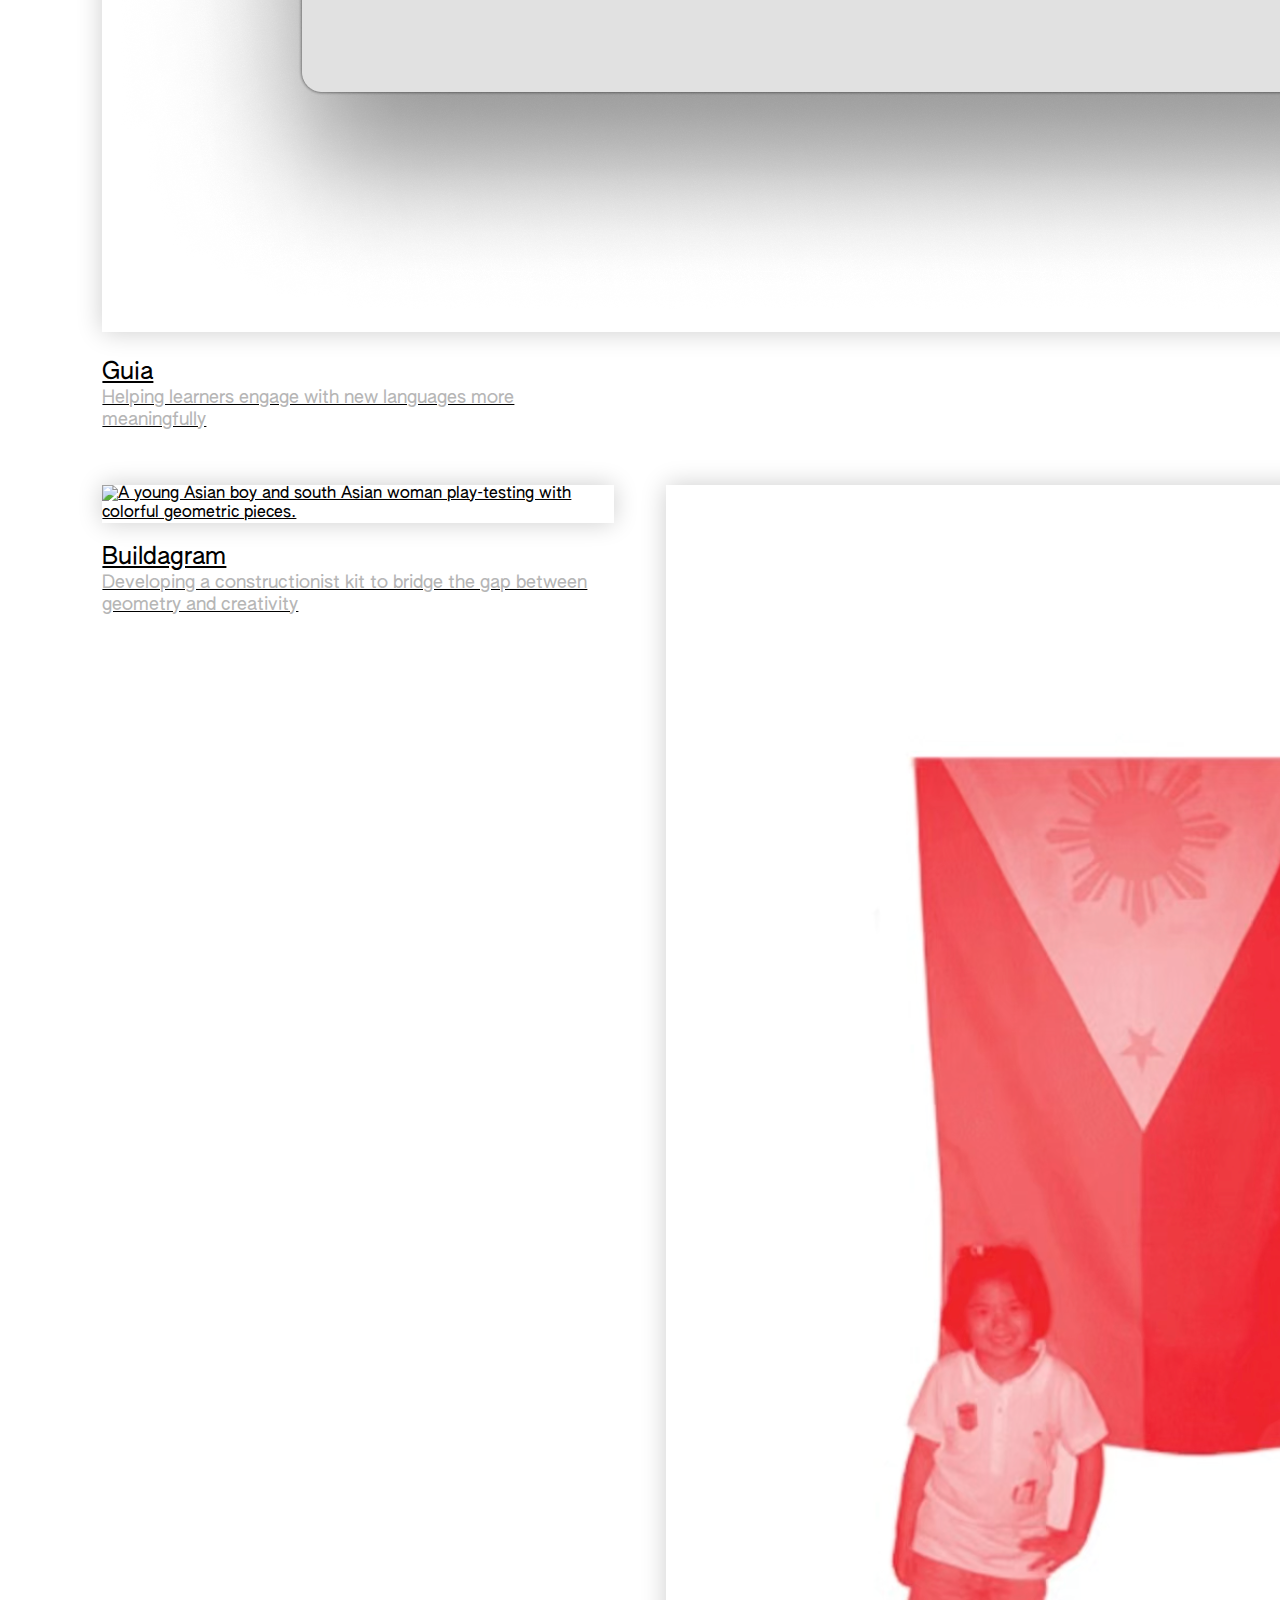
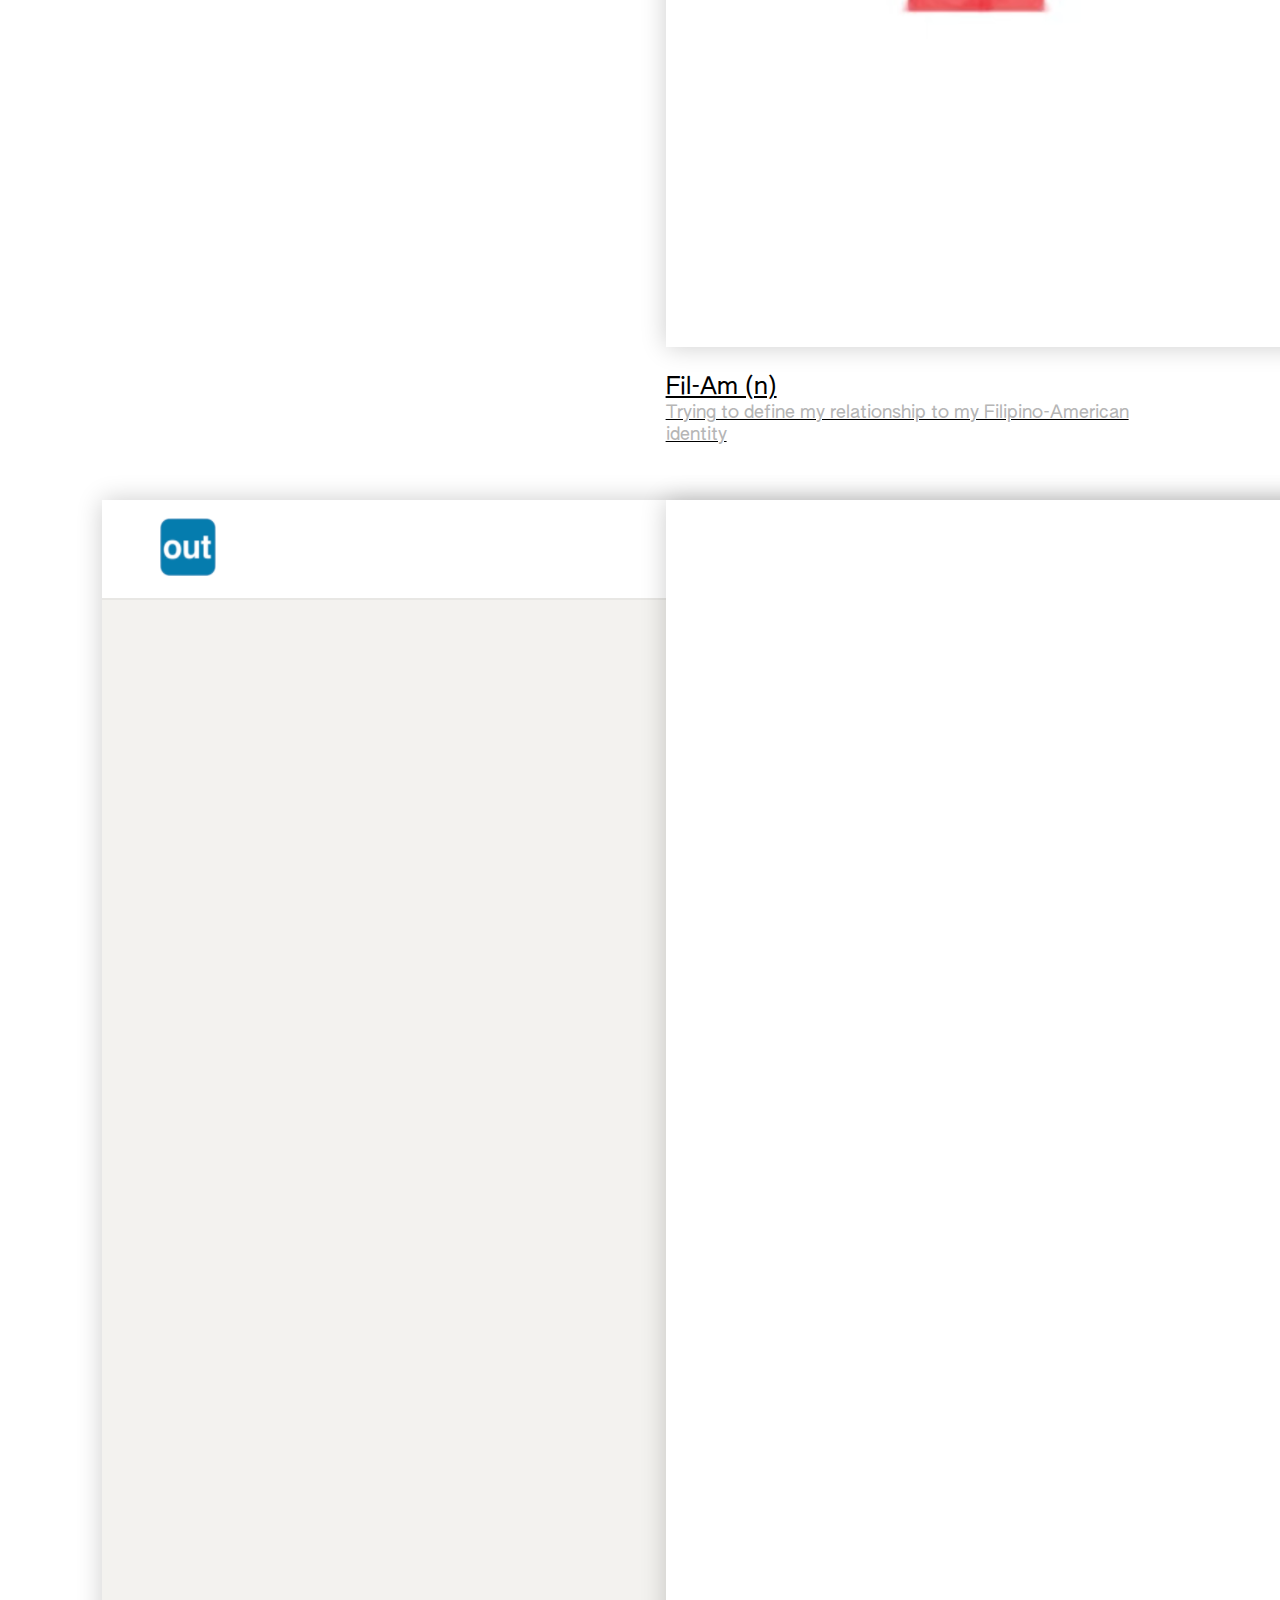
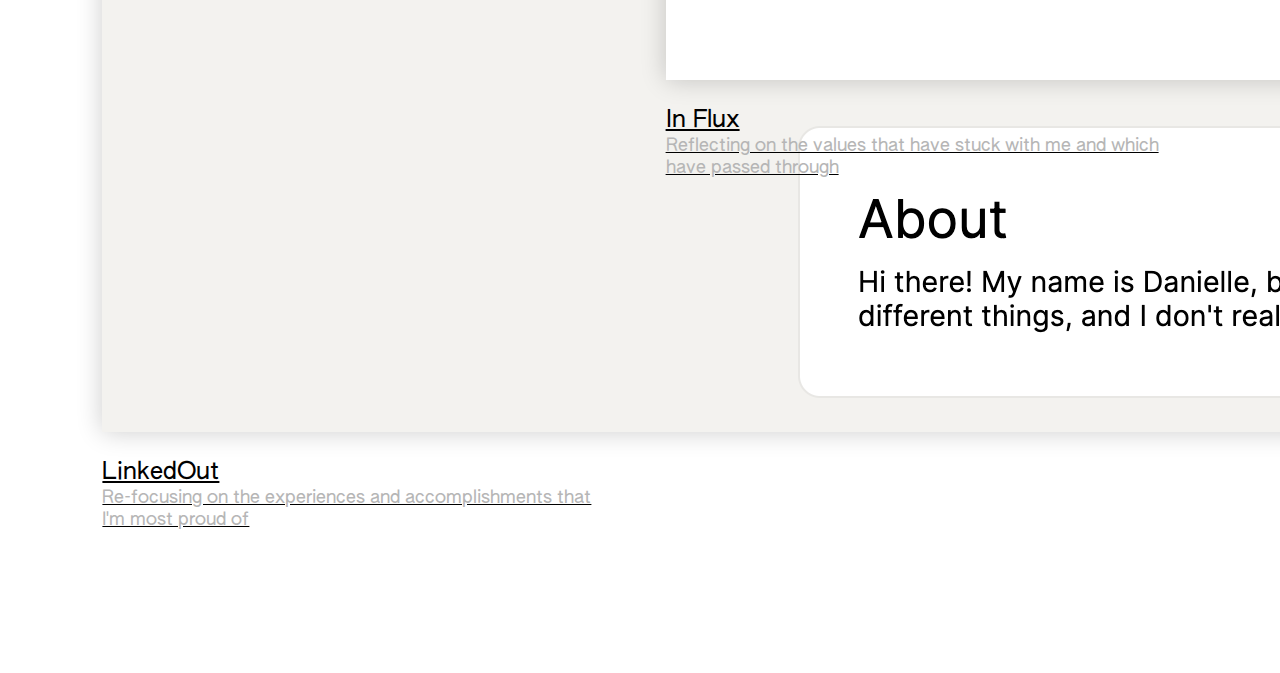
==== commit 7cf09ce5: "Made gallery thumbnails anchor tags for accessibility, page hierarchy" ====
--- a/index.html
+++ b/index.html
@@ -5,7 +5,7 @@
   <title>Danielle Cruz</title>
   <meta charset="UTF-8">
   <meta name="description" content="Danielle is a designer and developer building technologies that make experiences more equitable and more accessible.">
-
+  
   <!-- Facebook Meta Tags -->
   <meta property="og:url" content="https://danielle-cruz.github.io/">
   
@@ -13,7 +13,7 @@
   <meta property="og:title" content="Danielle Cruz">
   <meta property="og:description" content="Danielle is a designer and developer building technologies that make experiences more equitable and more accessible.">
   <meta property="og:image" content="https://danielle-cruz.github.io/assets/images/preview.png">
-
+  
   <!-- Twitter Meta Tags -->
   <meta name="twitter:card" content="summary_large_image">
   <meta property="twitter:domain" content="danielle-cruz.github.io">
@@ -21,7 +21,7 @@
   <meta name="twitter:title" content="Danielle Cruz">
   <meta name="twitter:description" content="Danielle is a designer and developer building technologies that make experiences more equitable and more accessible.">
   <meta property="twitter:image" content="https://danielle-cruz.github.io/assets/images/preview.png">
-
+  
   <!-- CSS and JS files-->
   <link rel="icon" href="assets/images/icon.png">
   <link rel="stylesheet" href="styles.css">
@@ -35,19 +35,14 @@
   <body>
     
     <!-- Navigation Menu -->
-    <div id="menu">
+    <div id="menu" aria-label="Navigation menu">
       <div id="selected"><h1>Danielle Cruz</h1></div>
       <div><a class="nav-link" href="about.html">About</a></div>
       <div><a class="nav-link" href="assets/files/DanielleCruz-Resume.pdf" target="_blank">Resume</a></div>
     </div>
     
-    <!-- Credit -->
-    <div id="credit">
-      <p>Designed and developed by me! 2021</p>
-    </div>
-    
     <!-- Gallery -->
-    <div id="gallery">
+    <div id="gallery" aria-label="Projects gallery">
       
       <!-- <div class="thumbnail" onclick="location.href='#';">
         <img src="assets/images/thumbnails/goschoolbox.png">
@@ -55,54 +50,70 @@
         <h3>Visualizing student progress in academics and social-emotional learning</h3>
       </div> -->
       
-      <div id="altogether" class="thumbnail" onclick="location.href='work/altogether.html';">
-        <img src="assets/images/thumbnails/altogether.png" alt="A young white woman smiling while looking at her phone and writing alt text for an image of an ice cream cone.">
-        <h2>ALTogether</h2>
-        <h3>Creating richer, more reliable alt-text</h3>
-      </div>
+      <a id="altogether" class="thumbnail" href="work/altogether.html" aria-label="ALTogether" c>
+        <div>
+          <img src="assets/images/thumbnails/altogether.png" alt="A young white woman smiling while looking at her phone and writing alt text for an image of an ice cream cone.">
+          <h2>ALTogether</h2>
+          <h3>Creating richer, more reliable alt-text</h3>
+        </div>
+      </a>
       
-      <div id="ted-lasso" class="thumbnail" onclick="location.href='work/ted-lasso.html';">
-        <img src="assets/images/thumbnails/ted-lasso.png" alt="A web of characters from Ted Lasso with red and blue lines connecting each of them.">
-        <h2>Be Curious, Not Judgmental</h2>
-        <h3>Breaking down the dialogue behind Apple TV+'s hit series "Ted Lasso"
-        </h3>
-      </div>
+      <a id="ted-lasso" class="thumbnail" href="work/ted-lasso.html" aria-label="Be Curious, Not Judgmental" >
+        <div>
+          <img src="assets/images/thumbnails/ted-lasso.png" alt="A web of characters from Ted Lasso with red and blue lines connecting each of them.">
+          <h2>Be Curious, Not Judgmental</h2>
+          <h3>Breaking down the dialogue behind Apple TV+'s hit series "Ted Lasso"
+          </h3>
+        </div>
+      </a>
       
-      <div id="guia" class="thumbnail" onclick="location.href='work/guia.html';">
-        <img src="assets/images/thumbnails/guia.png" alt="A pop-up window indcating that a Portuguese article is at the appropriate difficulty and interest level for this student.">
-        <h2>Guia</h2>
-        <h3>Helping learners engage with new languages more meaningfully</h3>
-      </div>
+      <a id="guia" class="thumbnail" href="work/guia.html" aria-label="Guia">
+        <div>
+          <img src="assets/images/thumbnails/guia.png" alt="A pop-up window indicating that a Portuguese article is at the appropriate difficulty and interest level for this student.">
+          <h2>Guia</h2>
+          <h3>Helping learners engage with new languages more meaningfully</h3>
+        </div>
+      </a>  
       
-      <div id="soundsight" class="thumbnail" onclick="location.href='work/soundsight.html';">
-        <img src="assets/images/thumbnails/soundsight.png" alt="A dim-lit scene from a horror movie in which an man reaches for a mysterious key. Closed captioning reads: Eerie music with jagged green lines on the left and right."">
-        <h2>SoundSight</h2>
-        <h3>Designing a better way to visually engage with sounds in video content for Deaf and Hard of Hearing users</h3>
-      </div>
+      <a id="soundsight" class="thumbnail" href="work/soundsight.html" aria-label="SoundSight">
+        <div>
+          <img src="assets/images/thumbnails/soundsight.png" alt="A dim-lit scene from a horror movie in which an man reaches for a mysterious key. Closed captioning reads: Eerie music with jagged green lines on the left and right."">
+          <h2>SoundSight</h2>
+          <h3>Designing a better way to visually engage with sounds in video content for Deaf and Hard of Hearing users</h3>
+        </div>
+      </a>
       
-      <div id="buildagram" class="thumbnail" onclick="location.href='work/buildagram.html';">
-        <img src="assets/images/thumbnails/buildagram.png" alt="A young Asian boy and south Asian woman play-testing with colorful geometric pieces.">
-        <h2>Buildagram</h2>
-        <h3>Developing a constructionist kit to bridge the gap between geometry and creativity</h3>
-      </div>
+      <a id="buildagram" class="thumbnail" href="work/buildagram.html" aria-label="Buildagram">
+        <div>
+          <img src="assets/images/thumbnails/buildagram.png" alt="A young Asian boy and south Asian woman play-testing with colorful geometric pieces.">
+          <h2>Buildagram</h2>
+          <h3>Developing a constructionist kit to bridge the gap between geometry and creativity</h3>
+        </div>
+      </a>
       
-      <div id="fil-am" class="thumbnail" onclick="location.href='work/fil-am.html';">
-        <img src="assets/images/thumbnails/fil-am.png" alt="A screenshot of a red, blue, and yellow GIF displaying two girls, the Golden Gate Bridge, and a bucket of chicken.">
-        <h2>Fil-Am (n)</h2>
-        <h3>Trying to define my relationship to my Filipino-American identity</h3>
-      </div>
+      <a id="fil-am" class="thumbnail" href="work/fil-am.html" aria-label="Fil-Am (noun)">
+        <div>
+          <img src="assets/images/thumbnails/fil-am.png" alt="A screenshot of a red, blue, and yellow GIF displaying two girls, the Golden Gate Bridge, and a bucket of chicken.">
+          <h2>Fil-Am (n)</h2>
+          <h3>Trying to define my relationship to my Filipino-American identity</h3>
+        </div>
+      </a>
       
-      <div id="linked-out" class="thumbnail" onclick="location.href='work/linked-out.html';">
-        <img src="assets/images/thumbnails/linked-out.png" alt="An interface designed to resemble LinkedIn with a cover photo of a woman staring at herself in a mirror.">
-        <h2>LinkedOut</h2>
-        <h3>Re-focusing on the experiences and accomplishments that I'm most proud of</h3>
-      </div>
+      <a id="linked-out" class="thumbnail" href="work/linked-out.html" aria-label="LinkedOut">
+        <div>
+          <img src="assets/images/thumbnails/linked-out.png" alt="An interface designed to resemble LinkedIn with a cover photo of a woman staring at herself in a mirror.">
+          <h2>LinkedOut</h2>
+          <h3>Re-focusing on the experiences and accomplishments that I'm most proud of</h3>
+        </div>
+      </a>
       
-      <div id="in-flux" class="thumbnail" onclick="location.href='work/in-flux.html';">
-        <img src="assets/images/thumbnails/in-flux.png" alt="Cupped hands catching falling blue letters as they descend the height of the screen.">
-        <h2>In Flux</h2>
-        <h3>Reflecting on the values that have stuck with me and which have passed through</h3>
-      </div>
+      <a id="in-flux" class="thumbnail" href="work/in-flux.html" aria-label="In Flux">
+        <div>        
+          <img src="assets/images/thumbnails/in-flux.png" alt="Cupped hands catching falling blue letters as they descend the height of the screen.">
+          <h2>In Flux</h2>
+          <h3>Reflecting on the values that have stuck with me and which have passed through</h3>
+        </div>
+      </a>
       
       <!-- <div class="thumbnail" onclick="location.href='#';">
         <img src="assets/images/thumbnails/tagged.png">
@@ -110,9 +121,12 @@
         <h3>Contextualizing my life through photos I've been tagged in on social media</h3>
       </div> -->
       
-      
     </div>
-    
+
+    <!-- Credit -->
+    <div id="credit">
+      <p>Designed and developed by me! 2021</p>
+    </div>
     
   </body>
   </html>
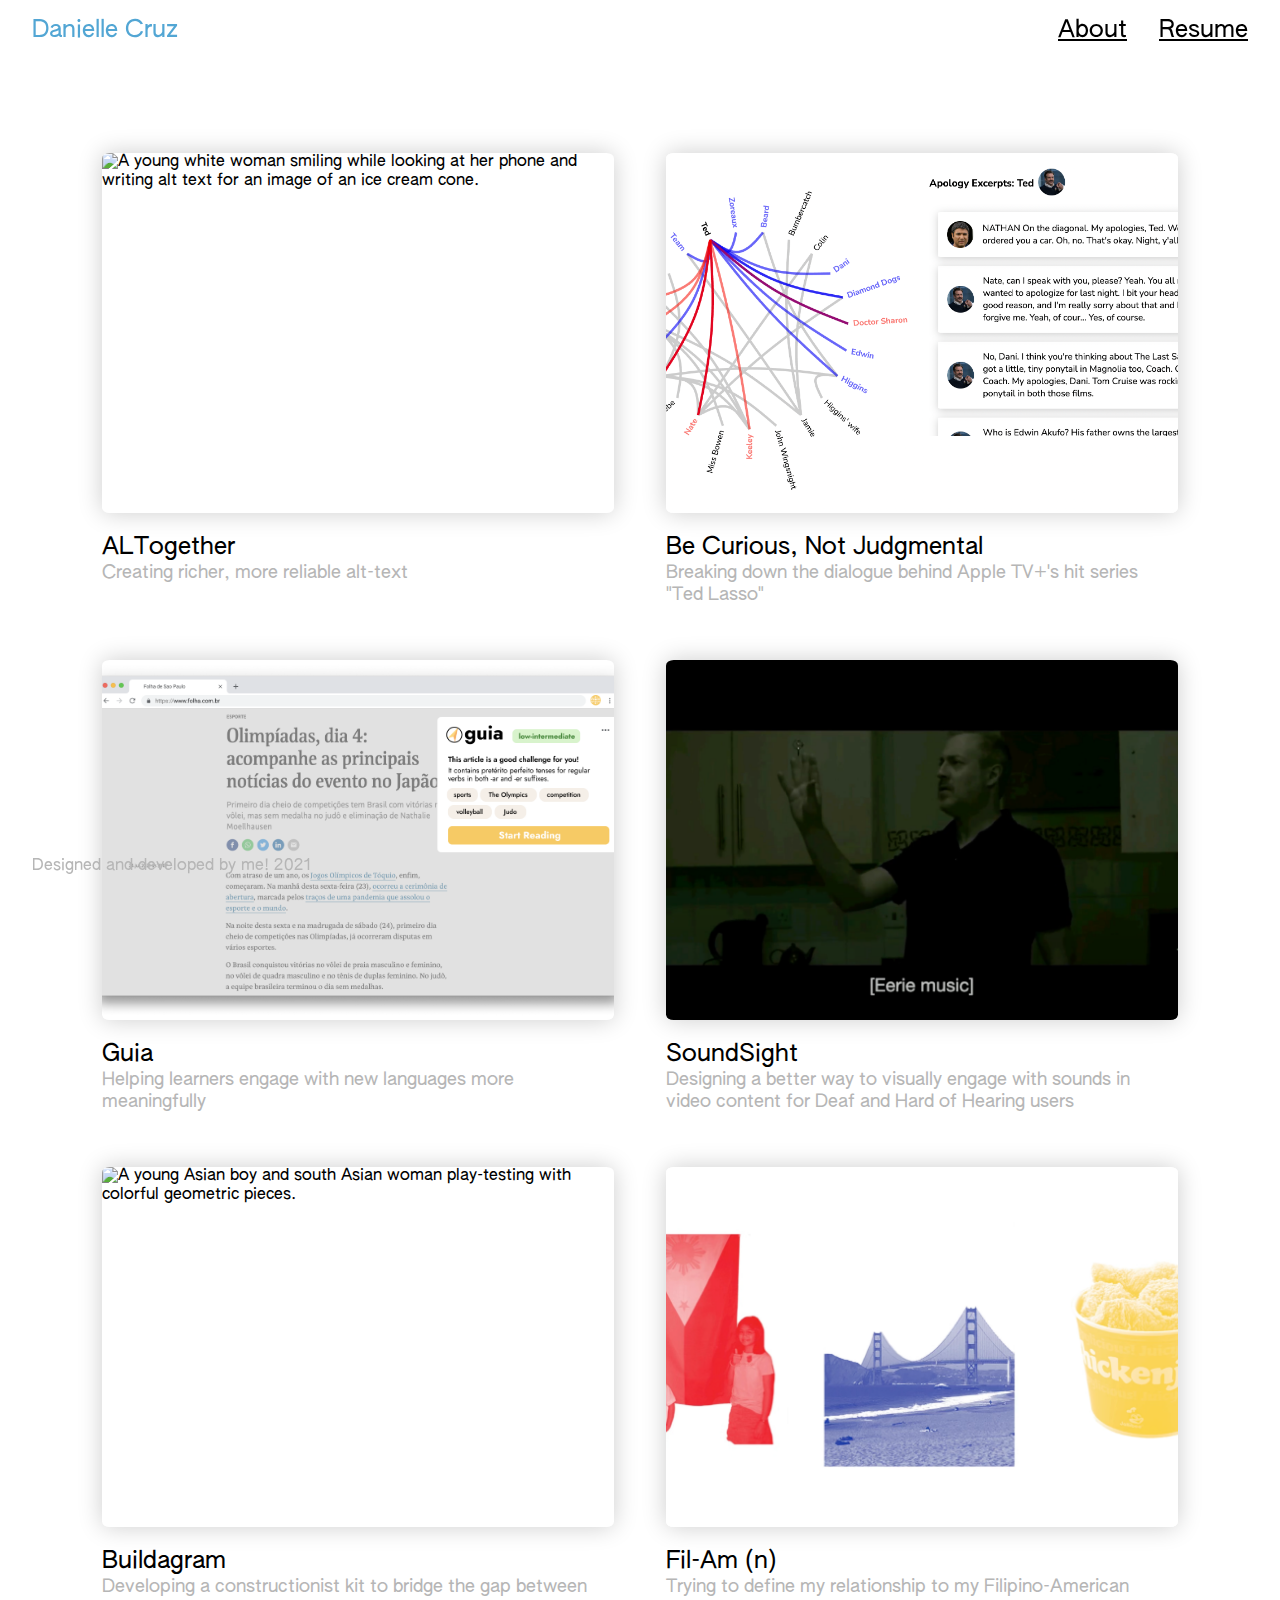
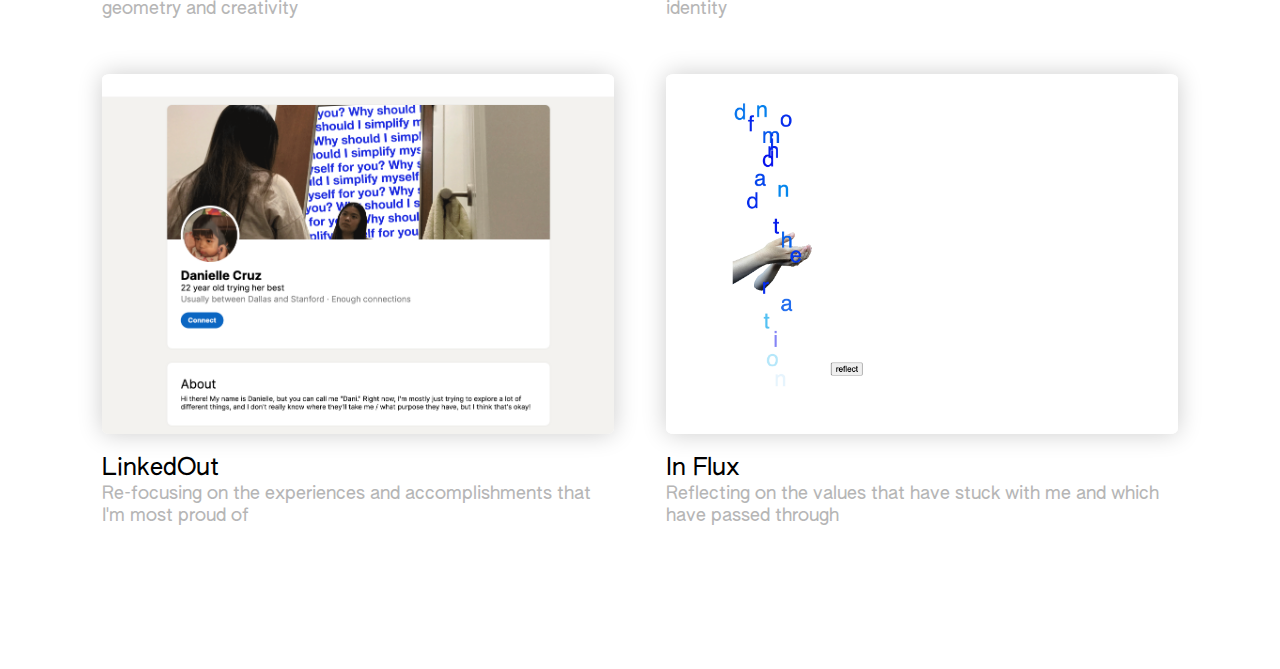
==== commit 26cb9d15: "Added author meta tag" ====
--- a/index.html
+++ b/index.html
@@ -4,6 +4,7 @@
   <!-- HTML Meta Tags -->
   <title>Danielle Cruz</title>
   <meta charset="UTF-8">
+  <meta name="author" content="Daniell Cruz">
   <meta name="description" content="Danielle is a designer and developer building technologies that make experiences more equitable and more accessible.">
   
   <!-- Facebook Meta Tags -->
--- a/styles.css
+++ b/styles.css
@@ -139,9 +139,10 @@
     min-width: 500px;
     margin: 2vh 2vw;
     cursor: pointer;
-}
-
-.thumbnail > img {
+    text-decoration: none;
+}
+
+.thumbnail img {
     display: block;
     height: 40vh;
     width: 100%;
